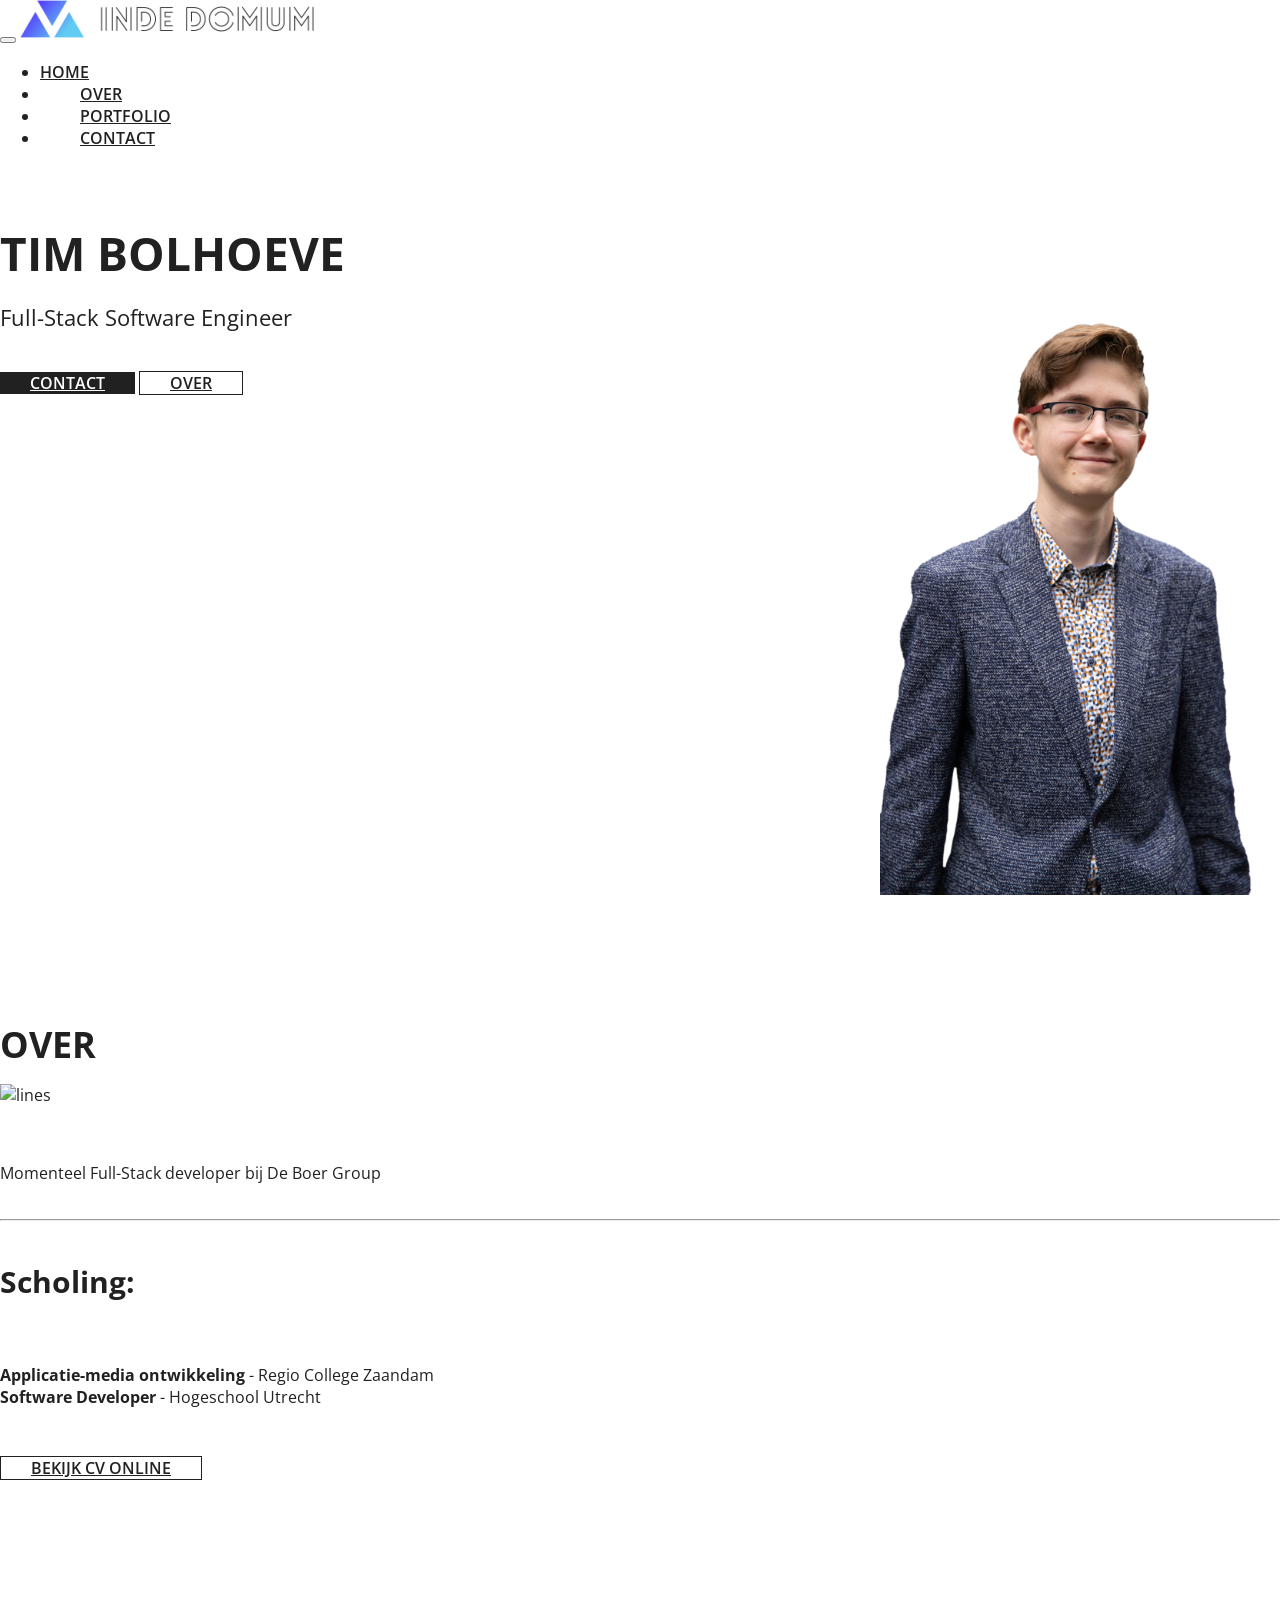
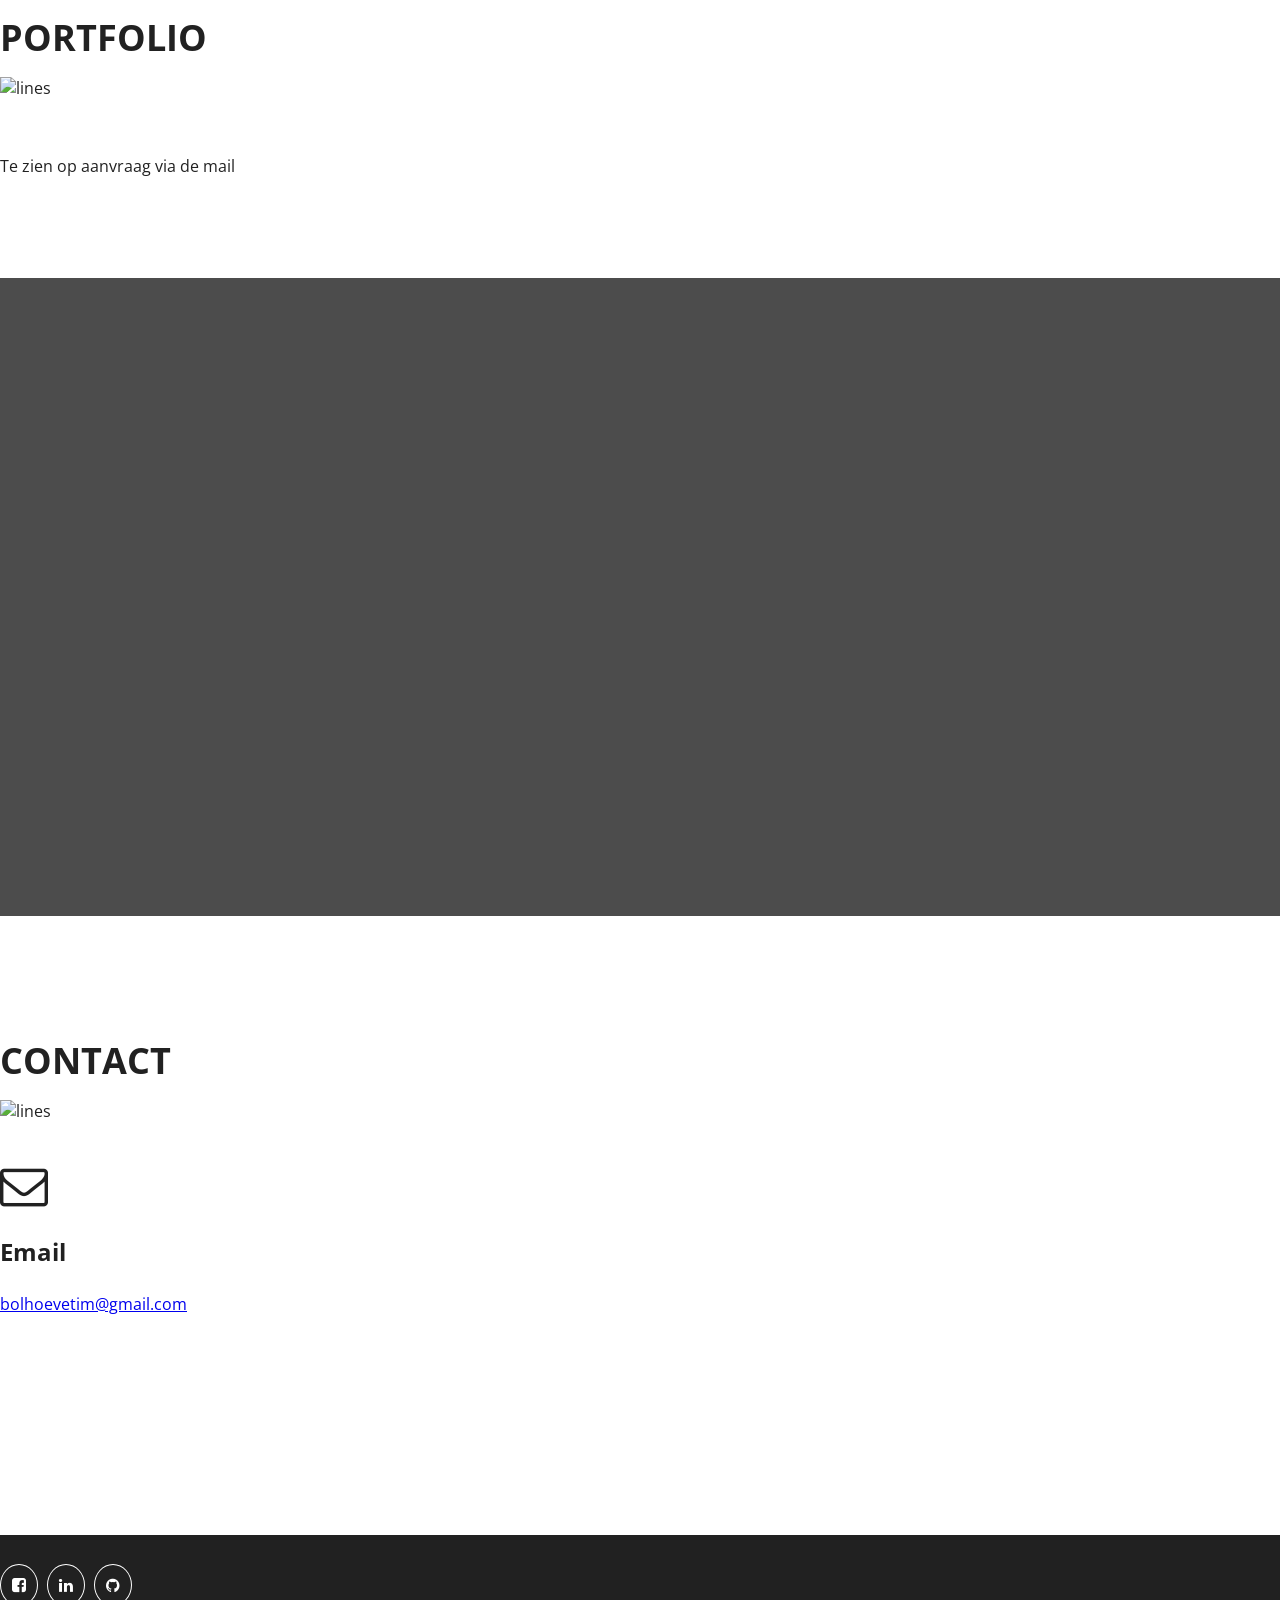
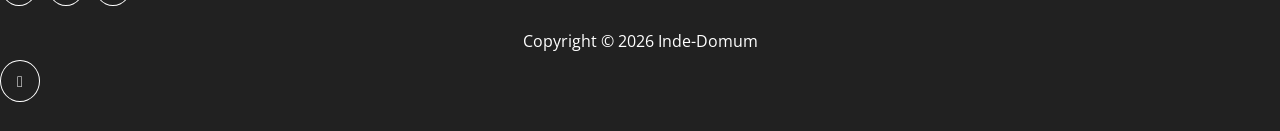
==== index.html @ c524f96c "Update index.html" ====
<!DOCTYPE html>
<html lang="en">
<head>

    <!-- Basic Page Needs
    ================================================== -->
    <meta http-equiv="Content-Type" content="text/html; charset=utf-8">
    <meta http-equiv="X-UA-Compatible" content="IE=edge">

    <title>Inde-Domum</title>

    <meta name="description" content="Tim Bolhoeve's persoonlijke pagina.">
    <meta name="author" content="Tim Bolhoeve">
    <meta name="keywords" content="IndeDomum, Inde Domum, Inde-Domum, Front-end developer, Full-Stack developer, Full-stack Software Engineer, Software Engineer, Django, De Boer Group, De Boer Transport, Tim Bolhoeve, TimBolhoeve, Bolhoeve">  

    <!-- Mobile Specific Metas
    ================================================== -->
    <meta name="viewport" content="width=device-width, minimum-scale=1.0, maximum-scale=1.0">
    <meta name="apple-mobile-web-app-capable" content="yes" />

    <!-- Fonts -->
    <link href="https://fonts.googleapis.com/css?family=Open+Sans:300,400,600,700" rel="stylesheet">

    <!-- Favicon
    ================================================== -->
    <link rel="apple-touch-icon" sizes="180x180" href="assets/img/apple-touch-icon.png">
    <link rel="icon" type="image/png" sizes="16x16" href="assets/img/favicon.png">

    <!-- Stylesheets
    ================================================== -->
    <!-- Bootstrap core CSS -->
    <link href="assets/css/bootstrap.min.css" rel="stylesheet">

    <!-- Custom styles for this template -->
    <link href="assets/css/style.css" rel="stylesheet">
    <link href="assets/css/responsive.css" rel="stylesheet">
    <link rel="stylesheet" href="https://cdnjs.cloudflare.com/ajax/libs/font-awesome/4.7.0/css/font-awesome.min.css">

    <!--[if lt IE 9]>
    <script src="https://oss.maxcdn.com/libs/html5shiv/3.7.0/html5shiv.js"></script>
    <script src="https://oss.maxcdn.com/libs/respond.js/1.4.2/respond.min.js"></script>
    <![endif]-->

</head>
<body>

    <header id="masthead" class="site-header" data-anchor-target=".hero" data-top="background: rgba(255,255,255,0); padding: 30px 0; box-shadow: 0px 0px 20px 6px rgba(0, 0, 0, 0);" data-top-bottom="background: rgba(255,255,255,1); padding: 10px 0; box-shadow: 0px 0px 20px 6px rgba(0, 0, 0, 0.2);">
        <nav id="primary-navigation" class="site-navigation">
            <div class="container">
                <div class="navbar-header page-scroll">

                    <button type="button" class="navbar-toggle collapsed" data-target="#portfolio-perfect-collapse" aria-expanded="false" >
                        <span class="icon-bar"></span>
                        <span class="icon-bar"></span>
                        <span class="icon-bar"></span>
                    </button>
                    
                    <a href="#hero" class="site-logo"><img src="assets/img/logo_tekst.png" alt="logo"></a>

                </div><!-- /.navbar-header -->

                <div class="main-menu" id="portfolio-perfect-collapse">

                    <ul class="nav navbar-nav navbar-right">

                        <li class="page-scroll"><a href="#hero">Home</a></li>
                        <li class="page-scroll"><a href="#about">Over</a></li>
                        <li class="page-scroll"><a href="#portfolio">Portfolio</a></li>
                        <li class="page-scroll"><a href="#contact">Contact</a></li>
                        
                    </ul><!-- /.navbar-nav -->

                </div><!-- /.navbar-collapse -->

            </div>
        </nav><!-- /.primary-navigation -->
    </header><!-- /#header -->

    <div id="hero" class="hero">
        <div class="container">
            <div class="row">

                <div class="col-md-6">
                    <h1>Tim Bolhoeve</h1>
                    <div class="page-scroll">
                        <p class="job-title">Full-Stack Software Engineer</p>
                        <a href="#contact" class="btn btn-fill ">Contact</a>
                        <div class="clearfix visible-xxs"></div>
                        <a href="#about" class="btn btn-border">Over</a>
                    </div>
                </div>
            
                <div class="col-md-6 text-right">
                    <img src="assets/img/persoon.png" alt="persoon">
                </div>

            </div>
        </div>
    </div><!-- /.hero -->

    <main id="main" class="site-main">

        <section id="about" class="site-section section-about text-center">
            <div class="container">
                <div class="row">
                    <div class="col-md-6 col-md-offset-3">
                        <h2>Over</h2>
                        <img src="assets/img/lines.svg" class="img-lines" alt="lines">
                        <p> Momenteel Full-Stack developer bij De Boer Group
                            <br><hr>
                            <h4>Scholing:</h4>
                            <br>
                            <b>Applicatie-media ontwikkeling</b> - Regio College Zaandam
                            <br>
                            <b>Software Developer</b> - Hogeschool Utrecht
                        </p>
                        <a href="https://resume.io/r/ek7a6h2Zw" class="btn btn-border" target="_blank">Bekijk cv online</a>
                    </div>
                </div>
            </div>
        </section><!-- /.secton-about -->

        <section id="portfolio" class="site-section section-about text-center">
            <div class="container">
                <div class="row">
                    <div class="col-md-6 col-md-offset-3">
                        <h2>Portfolio</h2>
                        <img src="assets/img/lines.svg" class="img-lines" alt="lines">
                        <p>Te zien op aanvraag via de mail</p>
                    </div>
                </div>
            </div>
        </section><!-- /.secton-portfolio -->

        <br><br><br>

        <section class="site-section section-counters text-center">
            <div class="container">
                <div class="row">
                    <div class="col-sm-4 col-xs-12">
                        <p class="counter start" data-to="4" data-speed="2000">0</p>
                        <h4>Jaar ervaring</h4>
                    </div>
                    <div class="col-sm-4 col-xs-12">
                        <p class="counter start" data-to="5" data-speed="2000">0</p>       
                        <h4>Websites online</h4>      
                    </div>
                    <div class="col-sm-4 col-xs-12">
                        <p class="counter start" data-to="2" data-speed="1000">0</p>
                        <h4>Projecten</h4>
                    </div>
                </div>
            </div>
        </section><!-- /.section-counters -->
        <section id="contact" class="site-section section-form text-center">
            <div class="container">
                <div class="row">
                    <div class="col-md-12">
                        <h3>Contact</h3>
                        <img src="assets/img/lines.svg" class="img-lines" alt="lines">
                    </div>
                    <div class="col-sm-12">
                        <div class="service">
                            <i class="fa fa-envelope-o" style="font-size:48px;"></i>
                            <h4>Email</h4>
                            <p><a href="mailto:bolhoevetim@gmail.com">bolhoevetim@gmail.com</a></p>
                        </div><!-- /.service -->
                    </div>
                </div>
            </div>
        </section><!-- /.section-form -->

    </main><!-- /#main -->

    <footer id="colophon" class="site-footer">
        <div class="container">
            <div class="row">
                <div class="col-sm-4 col-xs-12">
                    <a class="icon facebook-bg" href="https://www.facebook.com/tim.bolhoeve/" target="_blank"><i class="fa fa-facebook-square" aria-hidden="true"></i></a>
                    <a class="icon linkedin-bg" href="https://www.linkedin.com/in/tim-bolhoeve-478423199/" target="_blank"><i class="fa fa-linkedin" aria-hidden="true"></i></a>
                    <a class="icon github-bg" href="https://github.com/Tim-Bolhoeve" target="_blank"><i class="fa fa-github" aria-hidden="true"></i></a>
                </div>
                <div class="col-sm-4 col-sm-offset-0 col-xs-6 col-xs-offset-3"><p class="copyright">Copyright &copy; <span id="jaar">jaar</span> Inde-Domum</p></div>
                <div class="col-sm-4 col-xs-3">
                    <div class="text-right page-scroll">
                        <a class="icon icon-up-bg" href="#hero"><i class="icon-up"></i></a>
                    </div>
                </div>
            </div>
        </div>
    </footer><!-- /#footer -->

    <script>
        document.getElementById("jaar").innerHTML = new Date().getFullYear();
    </script>
    <!-- Bootstrap core JavaScript
    ================================================== -->
    <!-- Placed at the end of the document so the pages load faster -->
    <script src="https://ajax.googleapis.com/ajax/libs/jquery/3.1.1/jquery.min.js"></script>
    <script src="assets/js/bootstrap.min.js"></script>
    <script src="https://cdnjs.cloudflare.com/ajax/libs/jquery-easing/1.4.1/jquery.easing.min.js"></script>
    <script src="assets/js/skrollr.min.js"></script>
    <script src="https://cdnjs.cloudflare.com/ajax/libs/bootstrap-progressbar/0.9.0/bootstrap-progressbar.min.js"></script>
    <script src="assets/js/jquery.countTo.min.js"></script>
    <script src="assets/js/script.js"></script>
  
</body>
</html>
---- assets/css/style.css ----
/*
 * Theme Name: 
 * Theme URI: 
 * Author: Milan Savov
 * Author URI/Mail: milan.savov@gmail.com
 * Version: 1.0
 * */

/* FONT
================================================== */
@font-face {
  font-family: 'fontello';
  src: url('../fonts/fontello.eot?37927580');
  src: url('../fonts/fontello.eot?37927580#iefix') format('embedded-opentype'),
       url('../fonts/fontello.woff2?37927580') format('woff2'),
       url('../fonts/fontello.woff?37927580') format('woff'),
       url('../fonts/fontello.ttf?37927580') format('truetype'),
       url('../fonts/fontello.svg?37927580#fontello') format('svg');
  font-weight: normal;
  font-style: normal;
}
 
 [class^="icon-"]:before, [class*=" icon-"]:before {
  font-family: "fontello";
  font-style: normal;
  font-weight: normal;
  speak: none;
  display: inline-block;
  text-decoration: inherit;
  width: 1em;
  margin-right: .2em;
  text-align: center;
  font-variant: normal;
  text-transform: none;
  line-height: 1em;
  margin-left: .2em;
  -webkit-font-smoothing: antialiased;
  -moz-osx-font-smoothing: grayscale;
}
 
.icon-twitter:before { content: '\f099'; } /* '' */
.icon-facebook:before { content: '\f09a'; } /* '' */
.icon-gplus:before { content: '\f0d5'; } /* '' */
.icon-linkedin:before { content: '\f0e1'; } /* '' */
.icon-linkedin:before { content: '\f0e1'; } /* '' */
.icon-up:before { content: '\f176'; } /* '' */

/* CUSTOM RESETS
================================================== */
a {
    transition: color 0.25s ease-in-out;
    -moz-transition: color 0.25s ease-in-out;
    -webkit-transition: color 0.25s ease-in-out;
    -o-transition: color 0.25s ease-in-out;
    -ms-transition: color 0.25s ease-in-out;
}

a:focus,
a:hover {
    outline: 0 none;
    text-decoration: none;
}

h4 {
    font-size: 30px;
}

/* Buttons */ 
.btn {
    min-width: 145px;
    line-height: 50px;
    padding: 0 30px;
    font-size: 16px;
    font-weight: 600;
    text-transform: uppercase;
    border-radius: 0;
    transition: box-shadow 0.25s ease-in-out;
    -moz-transition: box-shadow 0.25s ease-in-out;
    -webkit-transition: box-shadow 0.25s ease-in-out;
    -o-transition: box-shadow 0.25s ease-in-out;
    -ms-transition: box-shadow 0.25s ease-in-out;
}

.btn-fill {
    color: #fff;
    background-color: #212121;
}

.btn-border {
    background-color: transparent;
    color: #212121;
    border: 1px solid #212121; 
}

.btn-fill:hover,
.btn-fill:focus {
    color: #fff;
}

.btn:hover,
.btn:focus {
    box-shadow: 0px 10px 18px 0px rgba(0, 0, 0, 0.15);
}

/* Input fields */
.form-control {
    padding-left: 10px;
    border: 0;
    border-bottom: 1px solid #212121;
    border-radius: 0;
    background-color: transparent; 
    box-shadow: none;
    outline: 0 none transparent;
    -webkit-appearance:none;
 }

textarea {
    margin-top: 40px;
    min-height: 200px;
    resize: none;
}

.form-control:focus {
    box-shadow: none;
    border-bottom-color: #e1e1e1;
}

::-moz-placeholder,
::-webkit-input-placeholder {
    font-size: 16px;
}

/* LAYOUT
================================================== */
html, body {
    width: 100%;
    height: 100%;
    margin: 0;
    padding: 0;
    font-family: 'Open Sans', sans-serif;
    font-size: 16px;
    color: #212121;
}

.img-res {
    display: block;
    width: 100vw;
    height: 100vh;
    max-width: 100%;
    max-height: 100%;
    object-fit: cover;
}

.visible-xxs {
    display: none;
}

/* Background-color */
.gray-bg {
    background-color: #e1e1e1;
}

/* HEADER
================================================== */
.site-header {
    position: fixed;
    top: 0;
    width: 100%;
    background-color: transparent;
    z-index: 5;
}

.site-logo img {
    padding-bottom: 2px;
}

/* Navigation */
.navbar-nav > li > a {
    padding: 5px 0;
    font-weight: 600;
    color: #212121;
    text-transform: uppercase;
    border-bottom: 2px solid transparent;
    transition: border-color 0.25s ease-in-out;
    -moz-transition: border-color 0.25s ease-in-out;
    -webkit-transition: border-color 0.25s ease-in-out;
    -o-transition: border-color 0.25s ease-in-out;
    -ms-transition: border-color 0.25s ease-in-out;
}

.navbar-nav.navbar-right {
    margin-right: 0;
}

.navbar-nav > li + li > a {
    margin-left: 40px;
}

.navbar-nav > li > a:hover,
.navbar-nav > li.active > a,
.nav > li > a:hover,
.nav > li.active > a {
    background-color: transparent;
    border-bottom: 2px solid #212121;
}

.nav > li > a:focus {
    background-color: transparent;
}

/* HERO
================================================== */
.hero { 
    background: url(../img/hero.jpg) no-repeat center / cover; 
    height: 100%;
    width: 100%;
    min-height: 700px;
}

.hero .container {
    position: relative;
    height: 100%;
}

.hero .col-md-6:first-child {
    position: absolute;
    top: 35%;
    left: 0;
    transform: translateY(-50%);
    -webkit-transform: translateY(-50%);
    -ms-transform: translateY(-50%);
    -moz-transform: translateY(-50%);
    -o-transform: translateY(-50%);
    z-index: 2;
}

.hero .col-md-6:last-child {
    position: absolute;
    right: 0;
    bottom: 0;
}

.hero h1 {
    font-size: 46px;
    font-weight: 700;
    margin: 0 0 15px;
    text-transform: uppercase;
}

.job-title {
    font-size: 22px;
    margin-bottom: 30px;
    line-height: 1;
} 

.hero img {
    height: 600px;
}

/* SITEMAIN
================================================== */
.site-main {
    position: relative;
    margin-bottom: 100px;
    background-color: #fff;
    z-index: 1;
}
/* site-section */
.site-section {
   padding-top: 120px;
}

.site-section h2,
.site-section h3 {
    font-size: 36px;
    margin: 0;
    text-transform: uppercase;
}

.img-lines {
    margin: 15px 0 40px;
}

.site-section p {
    margin-bottom: 35px;
}

/* Section: Skills */
.section-skills {
    padding-bottom: 120px;
}

.skill + .skill {
    margin-top: 50px;
}

.skill h4 {
    font-size: 24px;
    text-transform: uppercase;
    margin: 0 0 15px;
}

.progress {
    height: 15px;
    margin-bottom: 0;
    border-radius: 0;
    background-color: #dfdfdf;
    box-shadow: none;
}

.progress-bar {
    background-color: #212121;  
}

/* Section: Services */
.section-services {
    position: relative;
    padding-top: 220px;
}

.section-services:before {
    content: '';
    background: url(../img/services-bg.jpg) no-repeat fixed center / cover;
    width: 100%;
    height: 400px; 
    position: absolute;
    left: 0;
    top: 0;
}

.overlay:after {
    content: '';
    width: 100%;
    height: 400px; 
    position: absolute;
    background-color: rgba(255,255,255,0.5);
    top: 0;
    left: 0;
    z-index: 0;
}

.section-services .container {
    padding: 120px 100px;
    position: relative;
    background-color: #fff;
    box-shadow: 0px 0px 40px 8px rgba(0, 0, 0, 0.2);
    z-index: 1;
}

.service h4 {
    margin: 25px 0;
    font-size: 24px;
    font-weight: 700;
}

.service p {
    color: #000;
    margin-bottom: 0;
}

/* Section: Portfolio */
.section-portfolio {
    padding-bottom: 120px;
}

.portfolio-item {
    height: 280px;
    margin-bottom: 30px;
    position: relative;
}

.section-portfolio .col-md-4:nth-last-child(-n+3) .portfolio-item {
    margin-bottom: 0;
}

.portfolio-item:before {
    content: '';
    height: 100%;
    width: 100%;
    position: absolute;
    top: 0;
    left: 0;
    z-index: 1;
    transition: background-color 0.25s ease-in-out;
    -moz-transition: background-color 0.25s ease-in-out;
    -webkit-transition: background-color 0.25s ease-in-out;
    -o-transition: background-color 0.25s ease-in-out;
    -ms-transition: background-color 0.25s ease-in-out;
}

.portfolio-item:hover:before{
    background-color: rgba(33,33,33,0.6);
}

.portfolio-item-info {
    position: absolute;
    top: 150px;
    left: 0px;
    z-index: 999;
    opacity: 0;
    transition: opacity 0.25s ease-in-out, left 0.25s ease-in-out;
    -moz-transition: opacity 0.25s ease-in-out, left 0.25s ease-in-out;
    -webkit-transition: opacity 0.25s ease-in-out, left 0.25s ease-in-out;
    -o-transition: opacity 0.25s ease-in-out, left 0.25s ease-in-out;
    -ms-transition: opacity 0.25s ease-in-out, left 0.25s ease-in-out;
}

.portfolio-item:hover .portfolio-item-info {
    left: 50px;
    opacity: 1;
}

.portfolio-item-info h4 {
    margin: 0 0 20px;
    font-weight: 700;
    color: #fff;
}

.portfolio-item-info a {
    padding: 6px 7px 4px;
    font-size: 12px;
    border: 1px solid #fff;
    border-radius: 50px;
    color: #fff;
    transition: color 0.25s ease-in-out, background-color 0.25s ease-in-out;
    -moz-transition: color 0.25s ease-in-out, background-color 0.25s ease-in-out;
    -webkit-transition: color 0.25s ease-in-out, background-color 0.25s ease-in-out;
    -o-transition: color 0.25s ease-in-out, background-color 0.25s ease-in-out;
    -ms-transition: color 0.25s ease-in-out, background-color 0.25s ease-in-out;
}

.portfolio-item-info a:hover {
    color: #212121;
    background-color: #fff;
}

.section-portfolio .btn {
    margin-top: 10px;
}

/* Modal */
.modal {
    z-index: 9999;
}

.modal-content {
    border-radius: 0;
    box-shadow: 0px 0px 40px 8px rgba(0, 0, 0, 0.2);
}

.modal-header {
    position: relative;
    padding: 0;
    height: 500px;
}

.modal-header .close {
    position: absolute;
    right: 0;
    padding: 10px 11px;
    margin-top: 0;
    background-color: #fff;
    font-size: 16px;
    color: #212121;
    border-left: 1px solid #212121;
    border-bottom: 1px solid #212121;
    opacity: 1;
    transition: box-shadow 0.25s ease-in-out;
    -moz-transition: box-shadow 0.25s ease-in-out;
    -webkit-transition: box-shadow 0.25s ease-in-out;
    -o-transition: box-shadow 0.25s ease-in-out;
    -ms-transition: box-shadow 0.25s ease-in-out;
}

.modal-header .close:hover {
    box-shadow: 0px 10px 18px 0px rgba(0, 0, 0, 0.2);
}

.modal-body h4 {
    font-weight: 700;
}

.modal-footer {
    text-align: center;
}

/* Section: Counters */
.section-counters {
    background: url(../img/counters-bg.jpg) no-repeat fixed center / cover;
    width: 100%;
    padding: 100px 0;
    position: relative;
}

.section-counters:before {
    content: '';
    position: absolute;
    top: 0;
    left: 0;
    width: 100%;
    height: 100%;
    background-color: rgba(0,0,0,0.7);
}

.section-counters h4 {
    color: #fff;
    margin: 25px 0 0;
}

.site-section p.counter {
    font-size: 100px;
    font-weight: 300;
    color: #fff;
    margin: 0;
    line-height: 0.8;
}

/* Section: Form*/
.section-form {
    padding-bottom: 120px;
}

.section-form .btn {
    margin-top: 40px;
}

/* FOOTER
================================================== */
.site-footer {
    position: relative;
    bottom: 0;
    padding: 30px 0;
    width: 100%;
    background-color: #212121;
    z-index: -1;
}

.icon {
    line-height: 40px;
    padding: 9px 11px;
    color: #fff;
    border: 1px solid #fff;
    border-radius: 50%;
}

.icon + .icon {
    margin-left: 5px;
}

.icon i:before {
    margin:0;
}

.icon:hover {
    background-color: #fff;
}

.site-footer a {
    transition: color 0.25s ease-in-out, background-color 0.25s ease-in-out;
    -moz-transition: color 0.25s ease-in-out, background-color 0.25s ease-in-out;
    -webkit-transition: color 0.25s ease-in-out, background-color 0.25s ease-in-out;
    -o-transition: color 0.25s ease-in-out, background-color 0.25s ease-in-out;
    -ms-transition: color 0.25s ease-in-out, background-color 0.25s ease-in-out;
}

a.twitter-bg:hover {color: #55acee;}
a.facebook-bg:hover{color: #3b5998;}
a.gplus-bg:hover{color: #007bb5;} 
a.linkedin-bg:hover {color: #dd4b39;}
a.icon-up-bg:hover {color: #212121;}

.copyright {
    margin-bottom: 0;
    line-height: 40px;
    color: #fff;
    text-align: center;
}
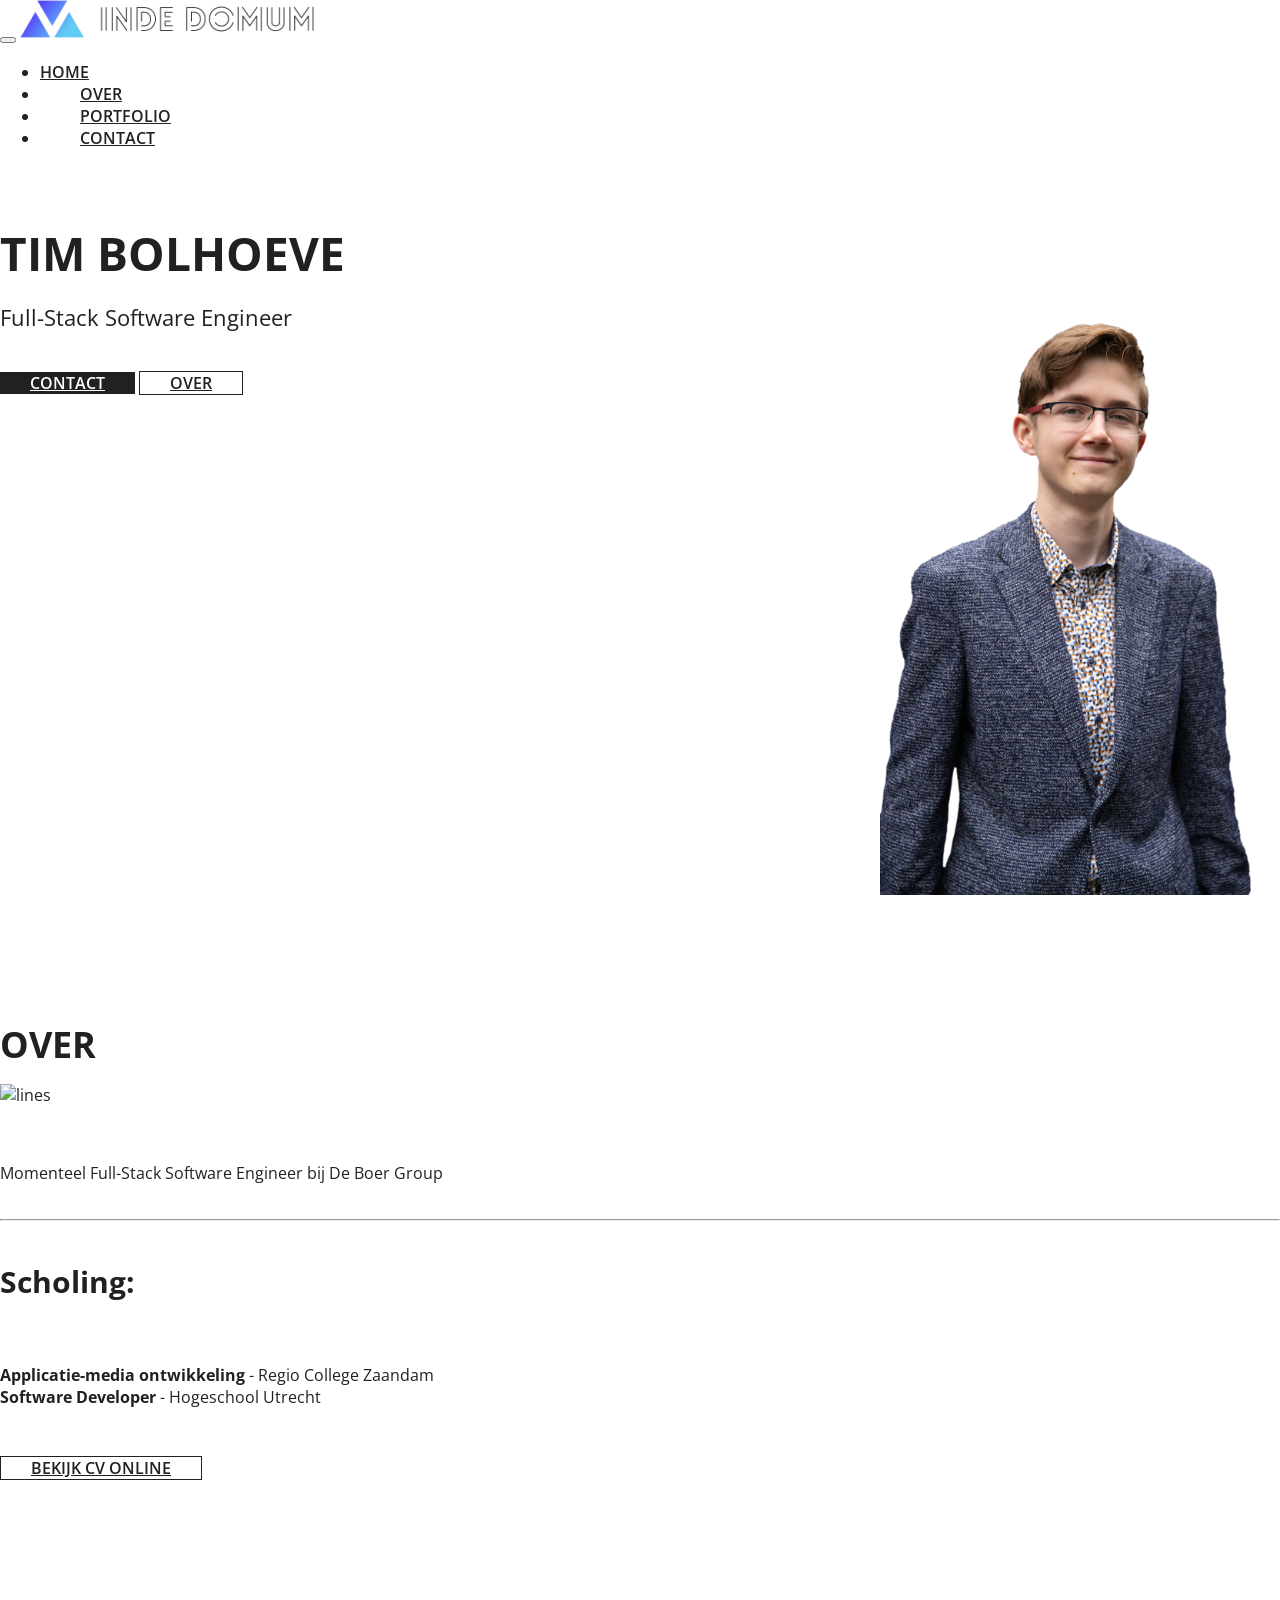
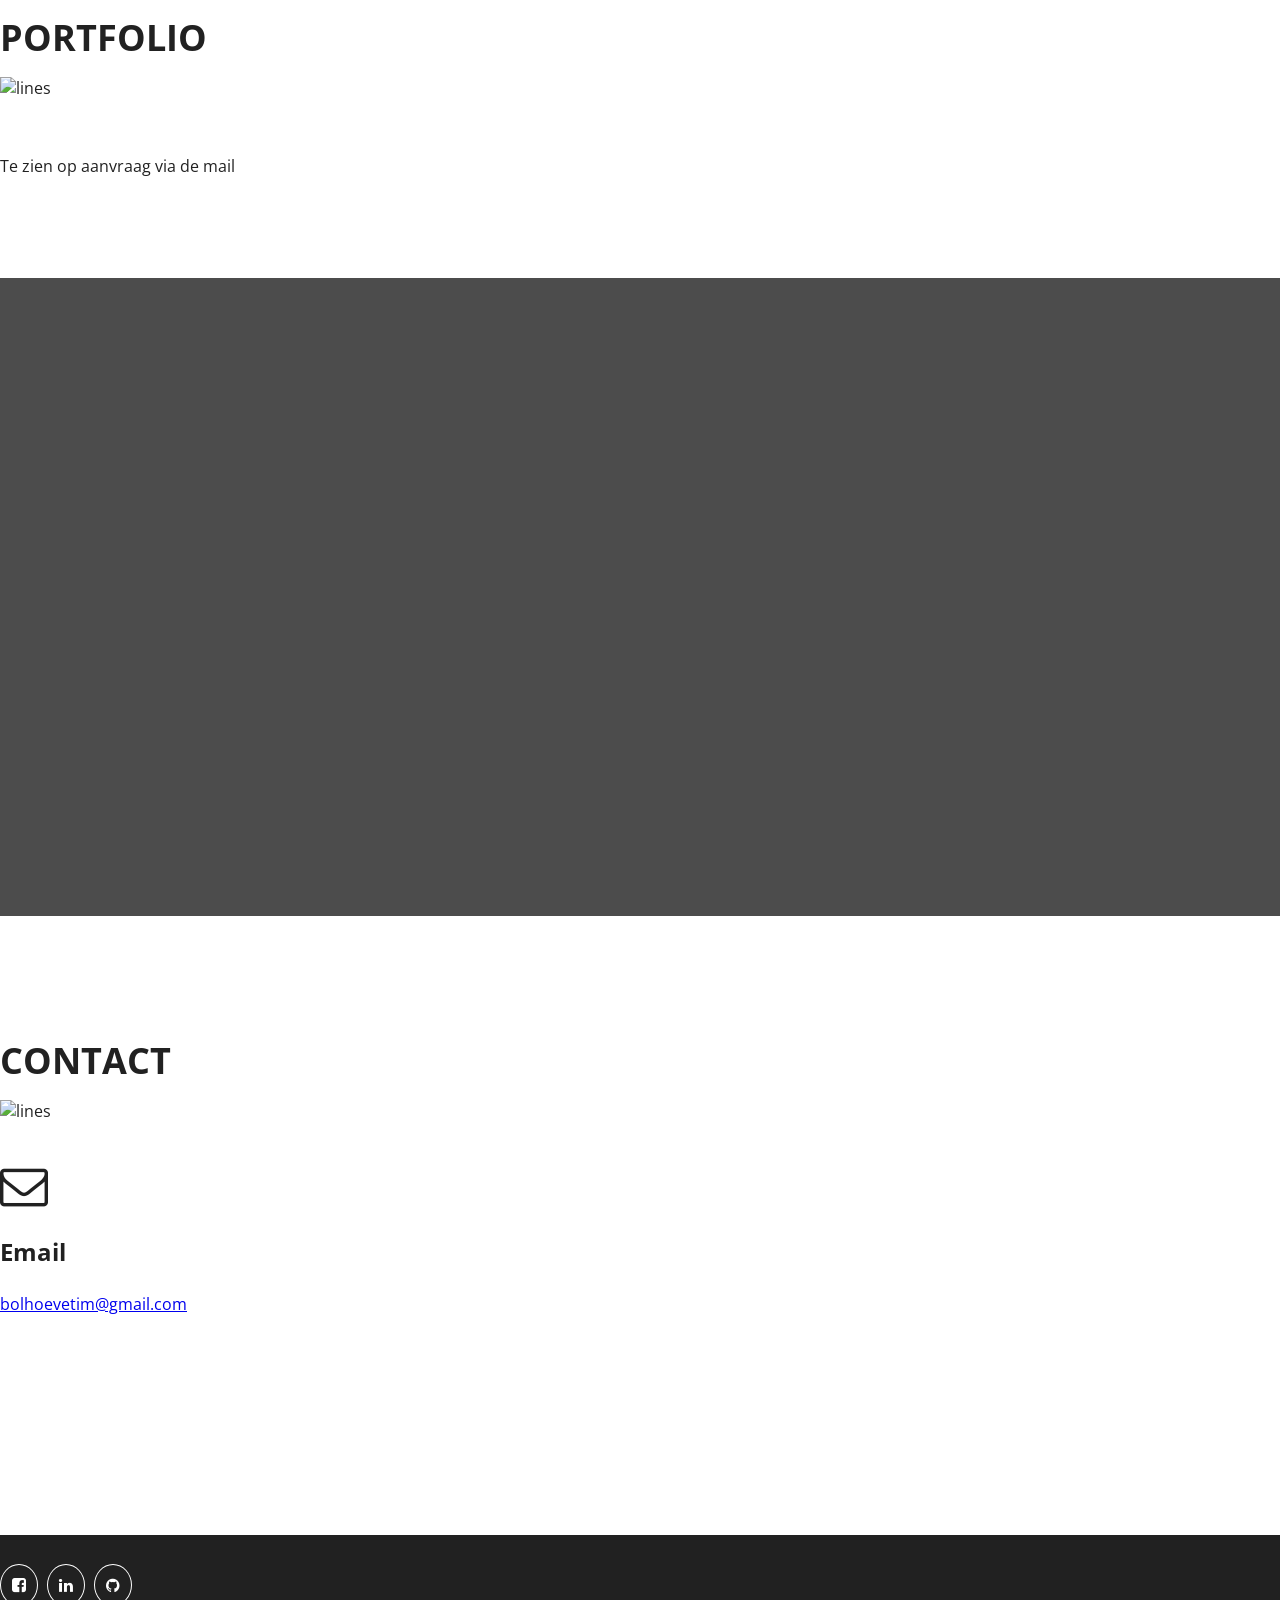
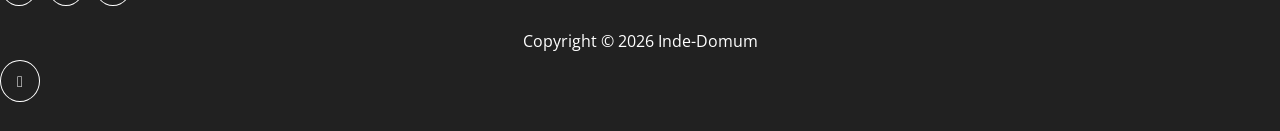
==== commit 75e85ced: "Update index.html" ====
--- a/index.html
+++ b/index.html
@@ -11,7 +11,7 @@
 
     <meta name="description" content="Tim Bolhoeve's persoonlijke pagina.">
     <meta name="author" content="Tim Bolhoeve">
-    <meta name="keywords" content="IndeDomum, Inde Domum, Inde-Domum, Front-end developer, Full-Stack developer, Full-stack Software Engineer, Software Engineer, Django, De Boer Group, De Boer Transport, Tim Bolhoeve, TimBolhoeve, Bolhoeve">  
+    <meta name="keywords" content="IndeDomum, Inde Domum, Inde-Domum, Front-end developer, Full-Stack-developer, Full-Stack software developer, Full-Stack Software Engineer, Software Engineer, Django, De Boer Group, De Boer Transport, Tim Bolhoeve, TimBolhoeve, Bolhoeve">  
 
     <!-- Mobile Specific Metas
     ================================================== -->
@@ -106,7 +106,7 @@
                     <div class="col-md-6 col-md-offset-3">
                         <h2>Over</h2>
                         <img src="assets/img/lines.svg" class="img-lines" alt="lines">
-                        <p> Momenteel Full-Stack developer bij De Boer Group
+                        <p> Momenteel Full-Stack Software Engineer bij De Boer Group
                             <br><hr>
                             <h4>Scholing:</h4>
                             <br>
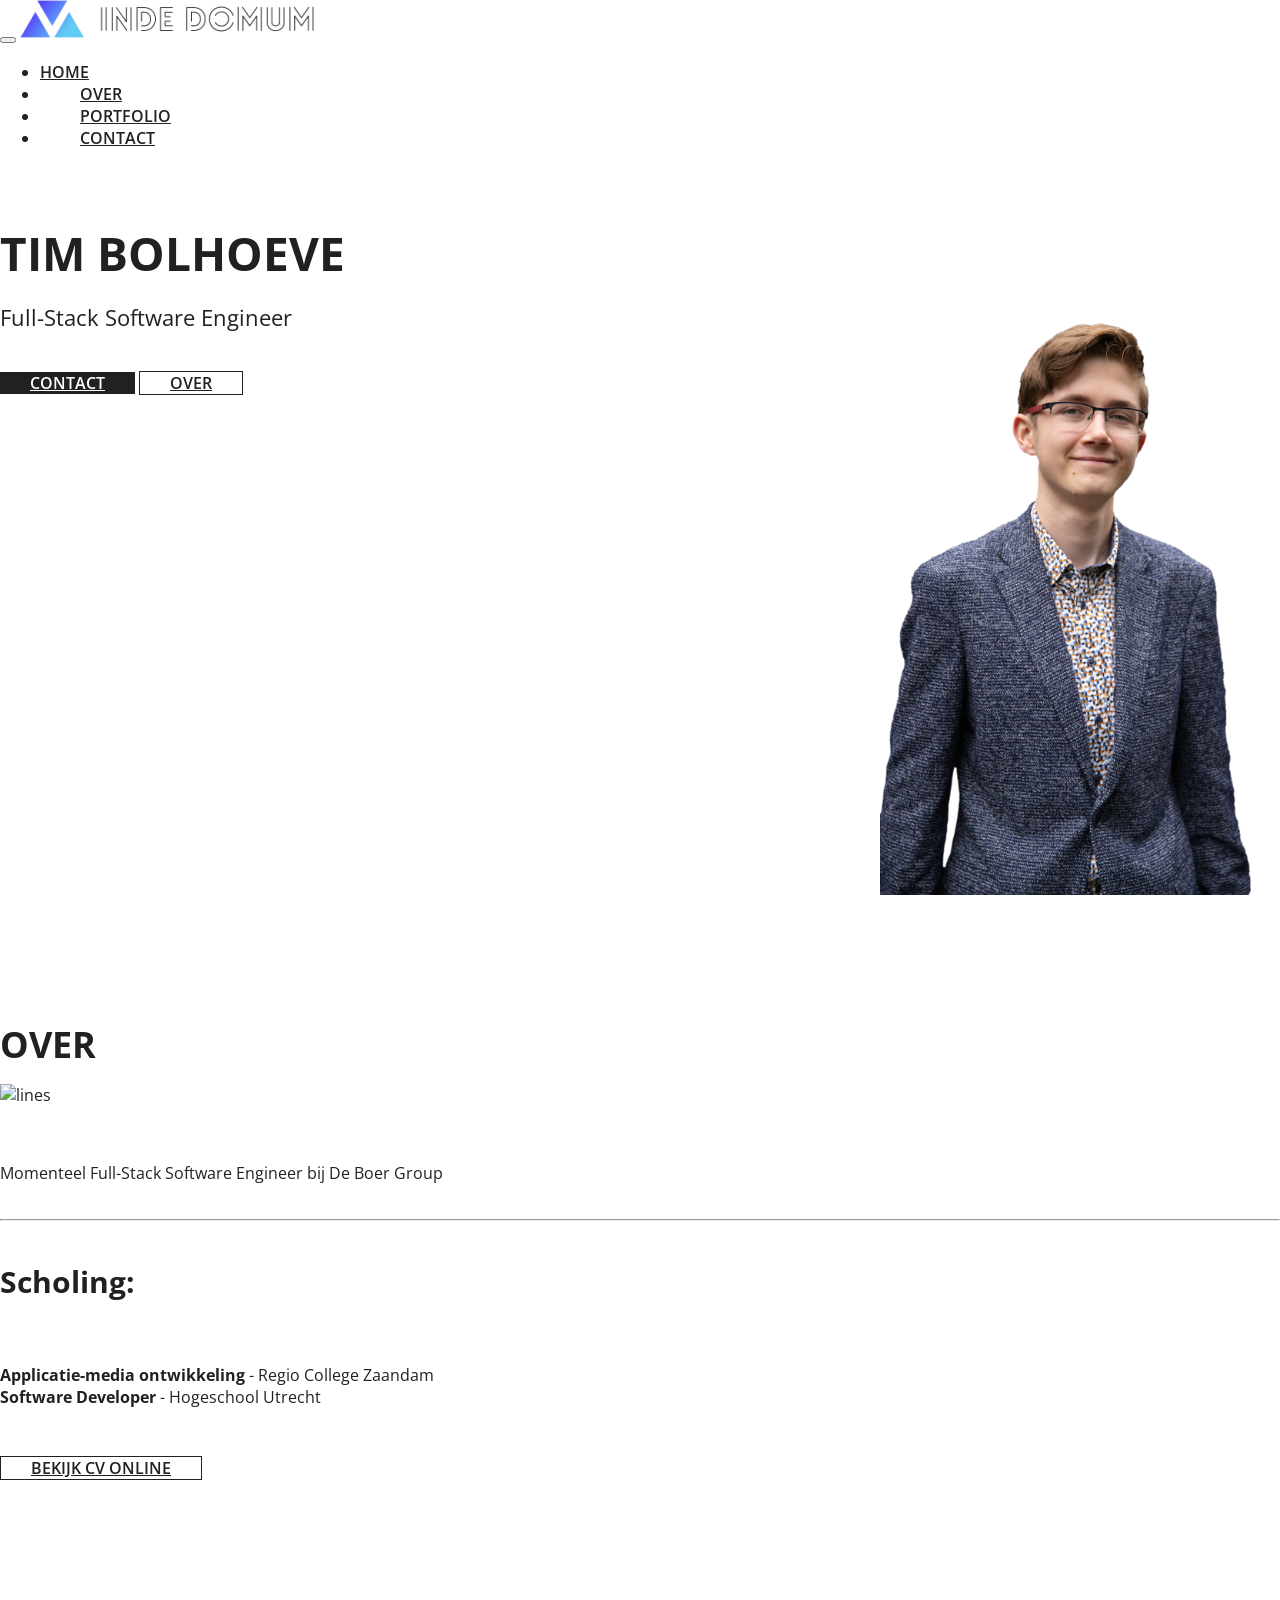
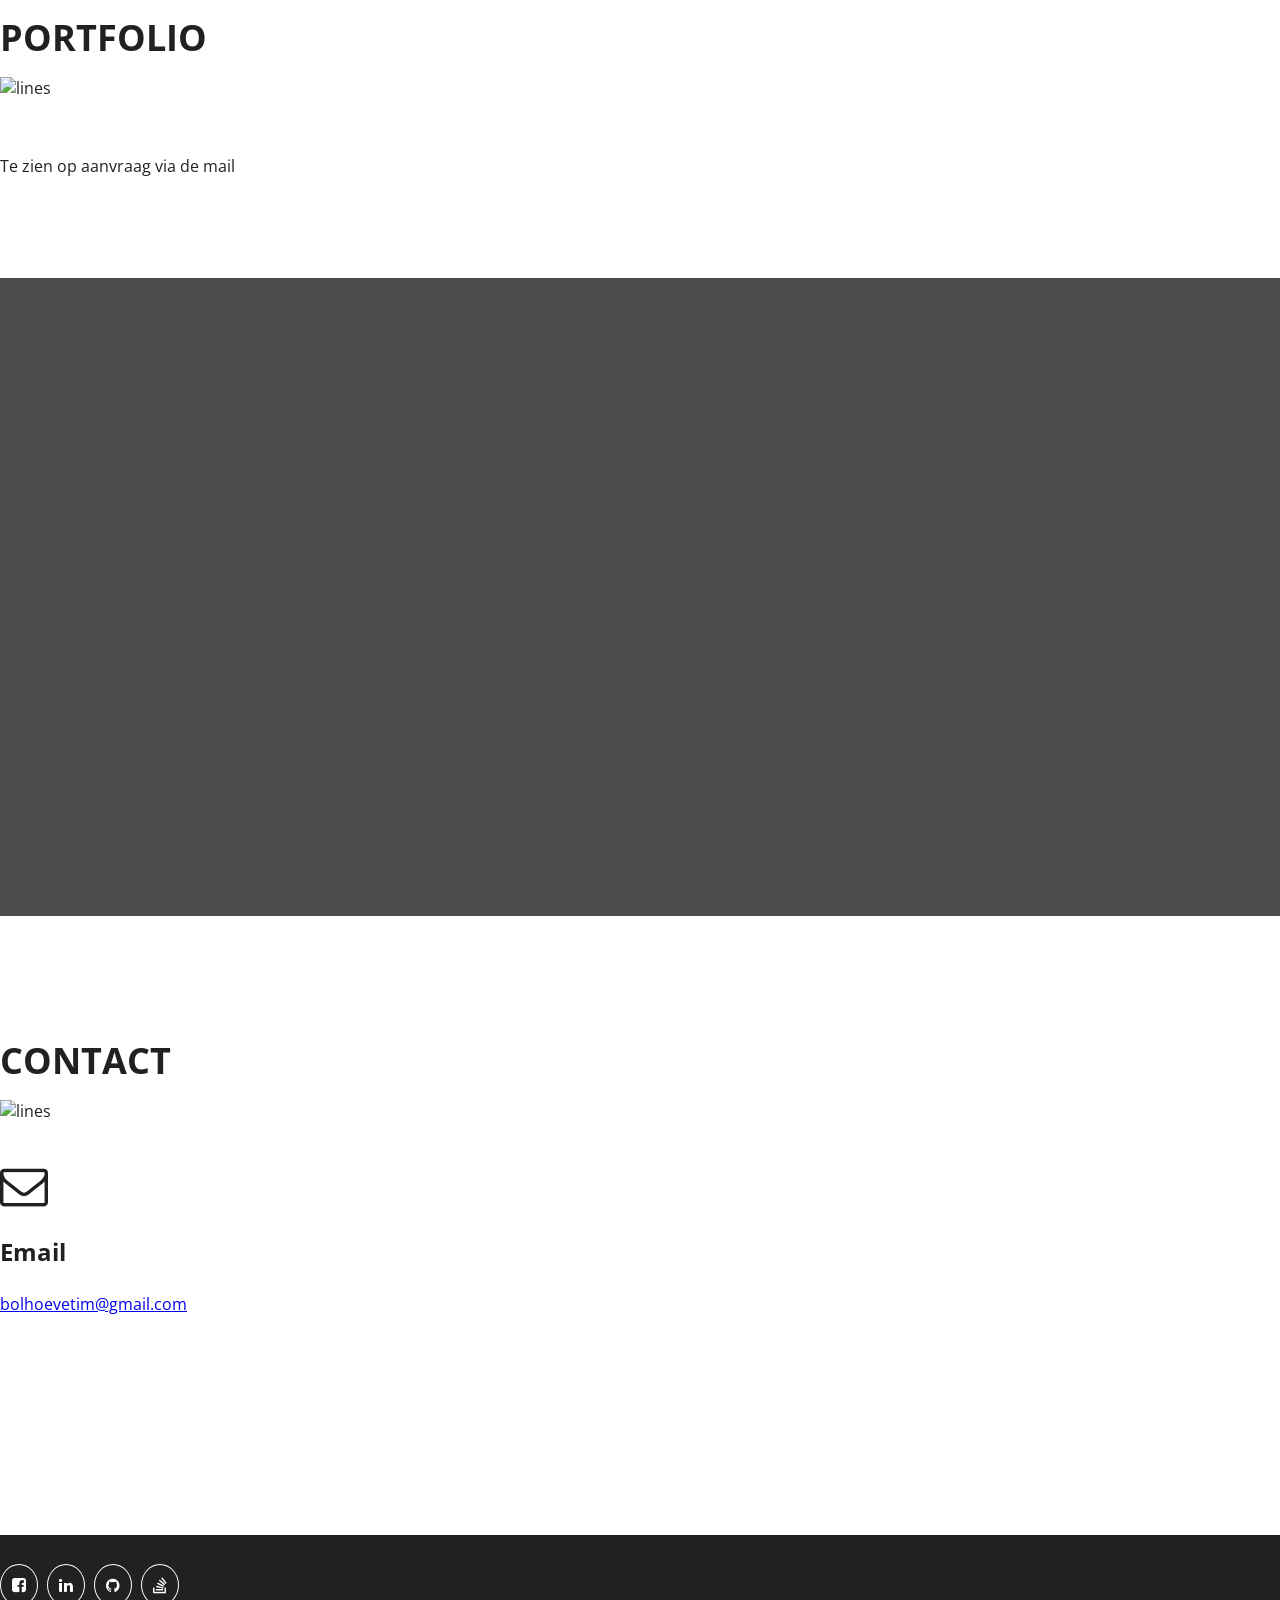
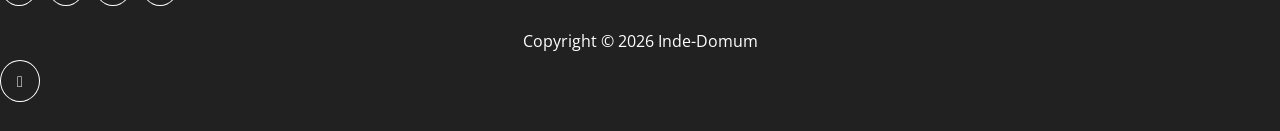
==== commit faebf879: "Update index.html" ====
--- a/index.html
+++ b/index.html
@@ -179,6 +179,7 @@
                     <a class="icon facebook-bg" href="https://www.facebook.com/tim.bolhoeve/" target="_blank"><i class="fa fa-facebook-square" aria-hidden="true"></i></a>
                     <a class="icon linkedin-bg" href="https://www.linkedin.com/in/tim-bolhoeve-478423199/" target="_blank"><i class="fa fa-linkedin" aria-hidden="true"></i></a>
                     <a class="icon github-bg" href="https://github.com/Tim-Bolhoeve" target="_blank"><i class="fa fa-github" aria-hidden="true"></i></a>
+                    <a class="icon stack-overflow-bg" href="https://stackoverflow.com/users/19868773/tim-bolhoeve" target="_blank"><i class="fa fa-stack-overflow" aria-hidden="true"></i></a>
                 </div>
                 <div class="col-sm-4 col-sm-offset-0 col-xs-6 col-xs-offset-3"><p class="copyright">Copyright &copy; <span id="jaar">jaar</span> Inde-Domum</p></div>
                 <div class="col-sm-4 col-xs-3">
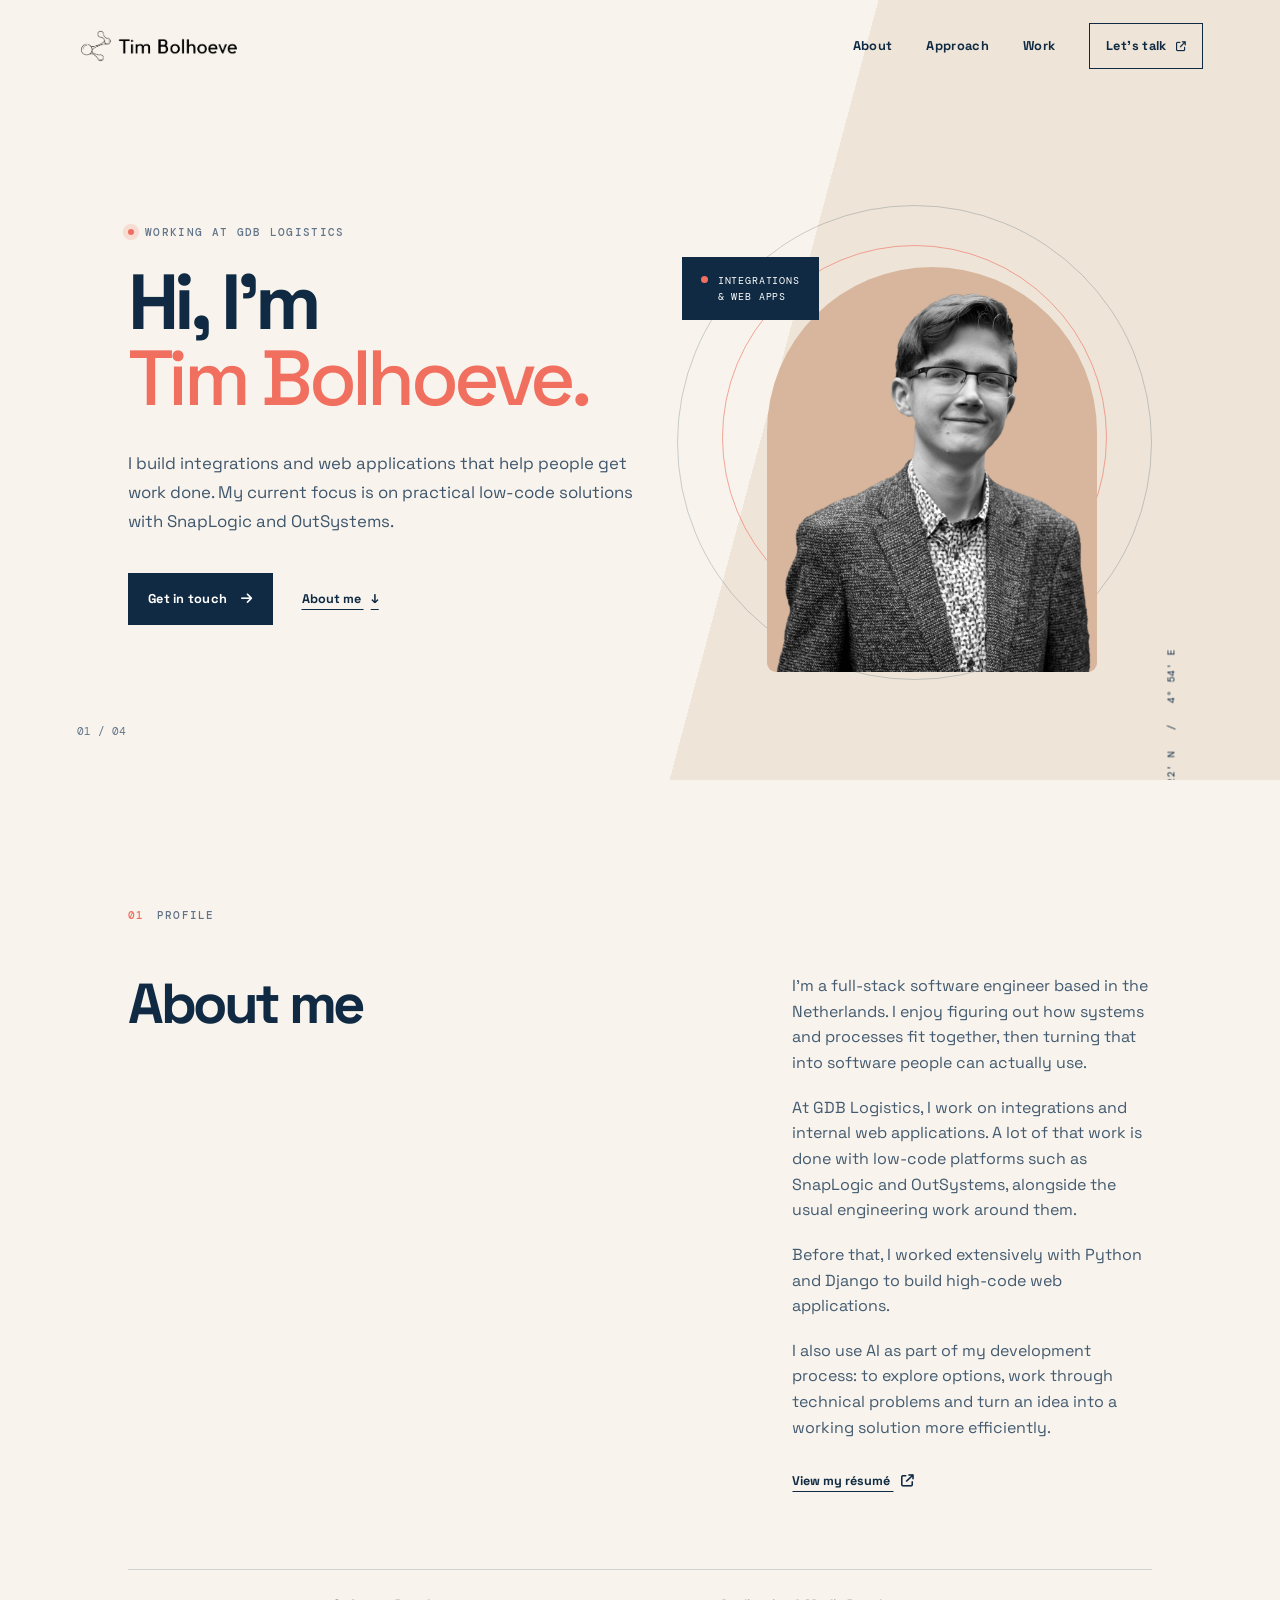
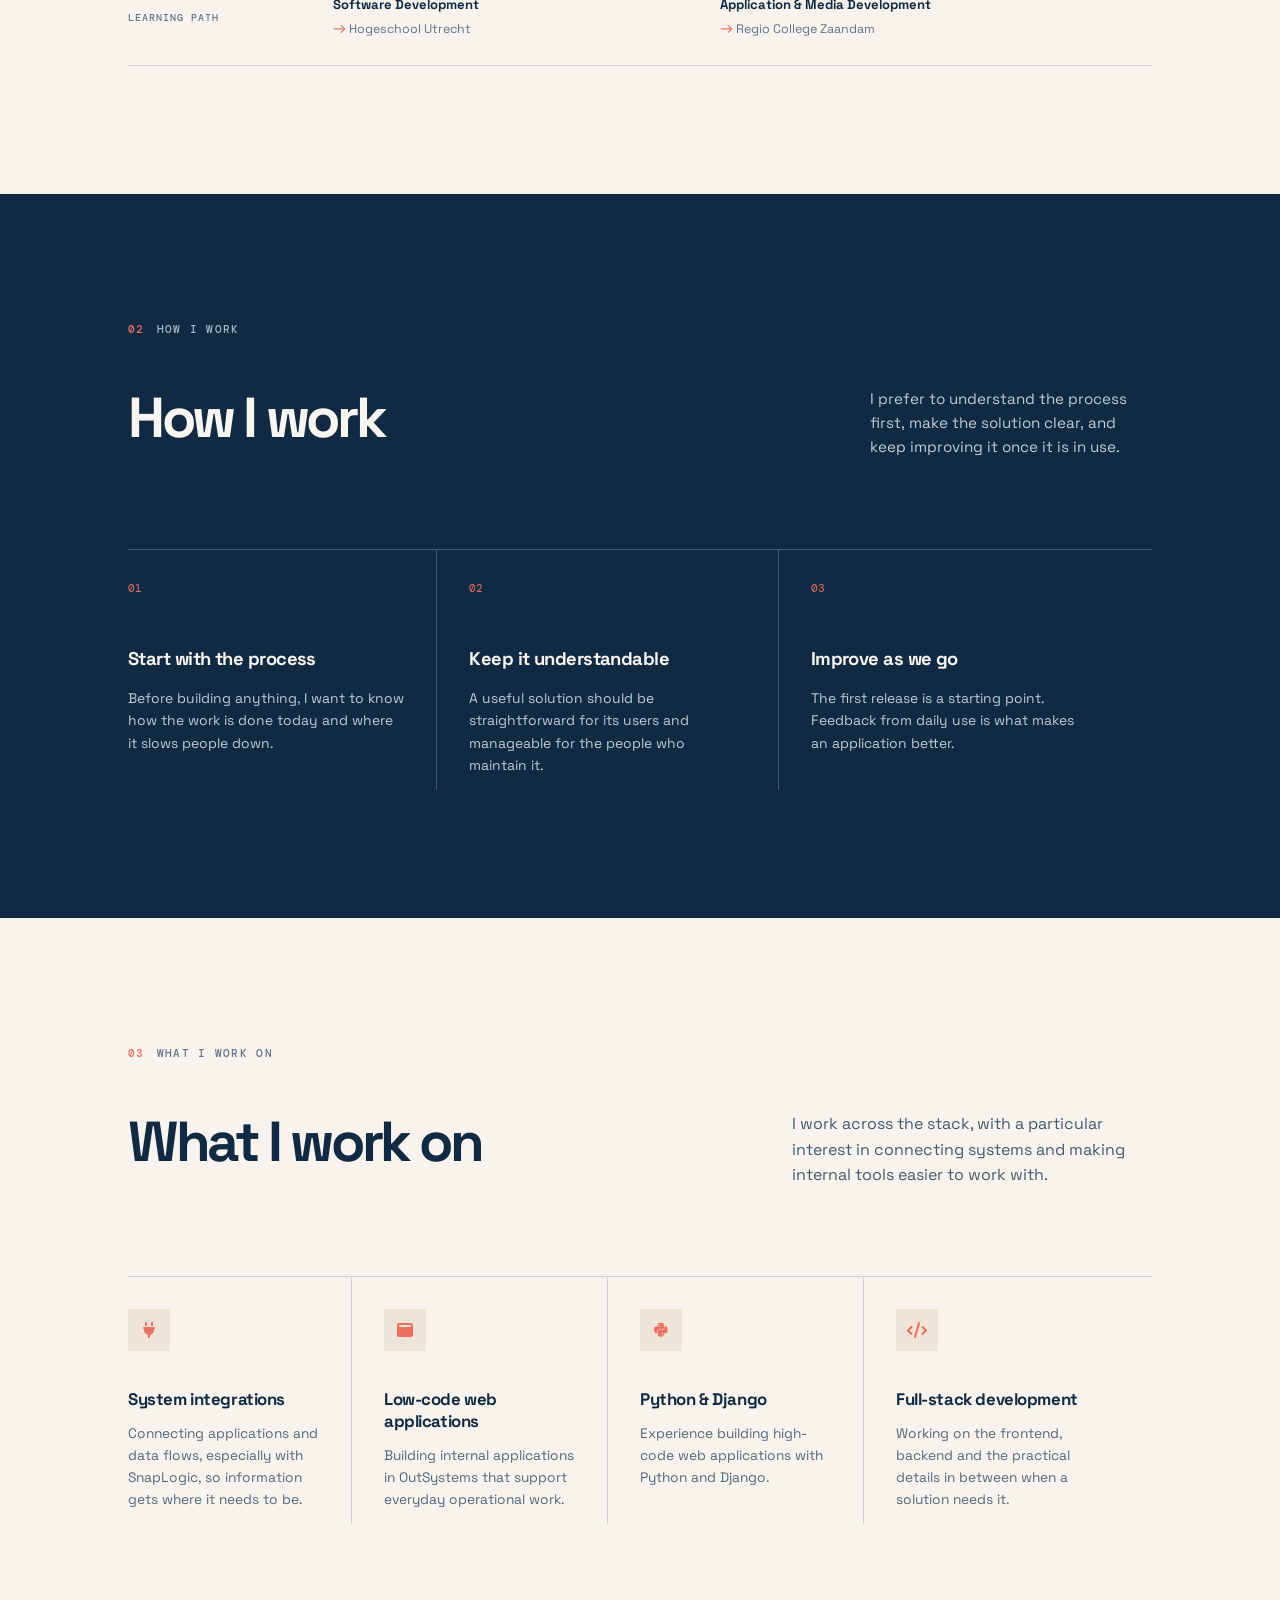
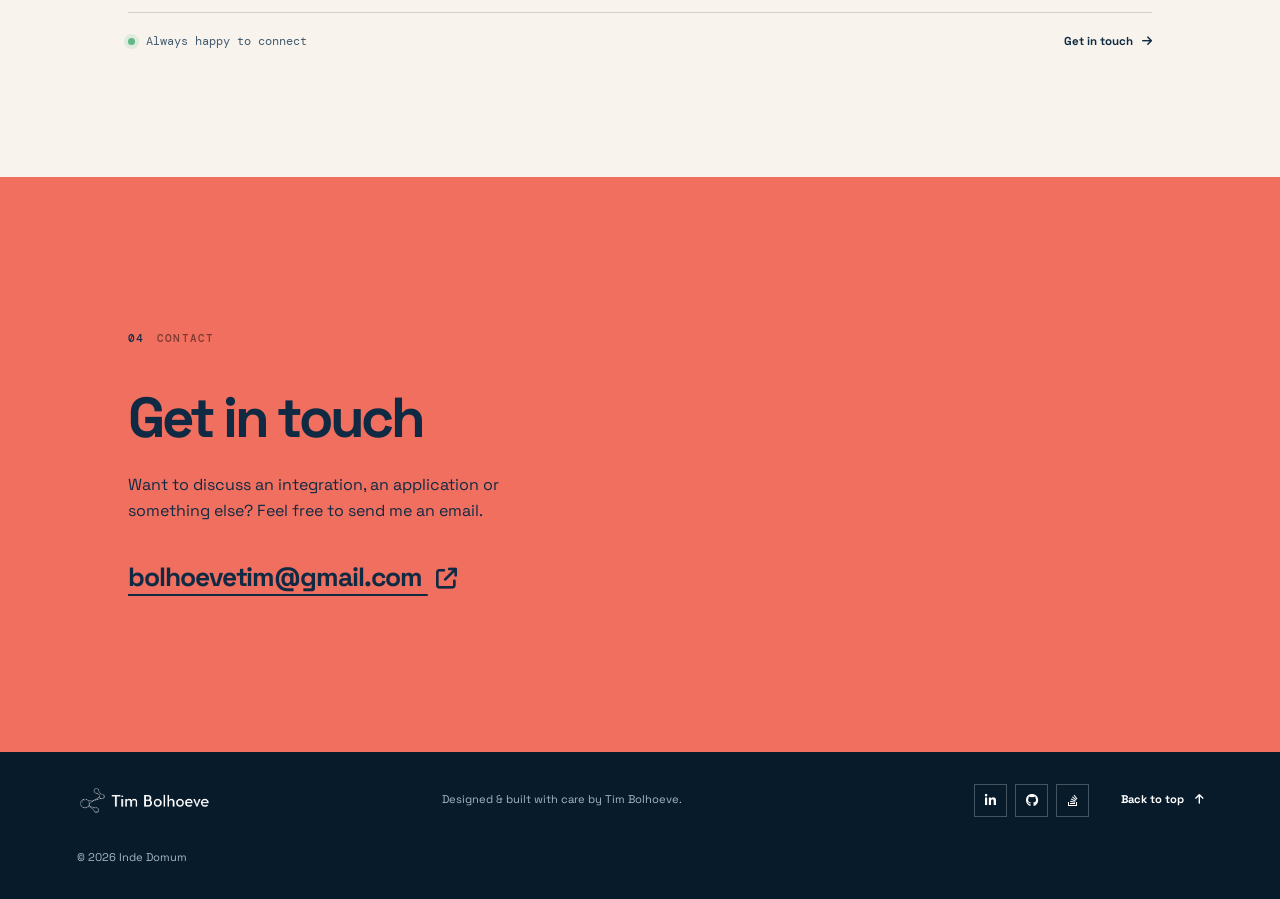
==== commit a66ea156: "Page overhaul" ====
--- a/index.html
+++ b/index.html
@@ -1,209 +1,119 @@
-<!DOCTYPE html>
+<!doctype html>
 <html lang="en">
 <head>
-
-    <!-- Basic Page Needs
-    ================================================== -->
-    <meta http-equiv="Content-Type" content="text/html; charset=utf-8">
-    <meta http-equiv="X-UA-Compatible" content="IE=edge">
-
-    <title>Inde-Domum</title>
-
-    <meta name="description" content="Tim Bolhoeve's persoonlijke pagina.">
-    <meta name="author" content="Tim Bolhoeve">
-    <meta name="keywords" content="IndeDomum, Inde Domum, Inde-Domum, Front-end developer, Full-Stack-developer, Full-Stack software developer, Full-Stack Software Engineer, Software Engineer, Django, De Boer Group, De Boer Transport, Tim Bolhoeve, TimBolhoeve, Bolhoeve">  
-
-    <!-- Mobile Specific Metas
-    ================================================== -->
-    <meta name="viewport" content="width=device-width, minimum-scale=1.0, maximum-scale=1.0">
-    <meta name="apple-mobile-web-app-capable" content="yes" />
-
-    <!-- Fonts -->
-    <link href="https://fonts.googleapis.com/css?family=Open+Sans:300,400,600,700" rel="stylesheet">
-
-    <!-- Favicon
-    ================================================== -->
-    <link rel="apple-touch-icon" sizes="180x180" href="assets/img/apple-touch-icon.png">
-    <link rel="icon" type="image/png" sizes="16x16" href="assets/img/favicon.png">
-
-    <!-- Stylesheets
-    ================================================== -->
-    <!-- Bootstrap core CSS -->
-    <link href="assets/css/bootstrap.min.css" rel="stylesheet">
-
-    <!-- Custom styles for this template -->
-    <link href="assets/css/style.css" rel="stylesheet">
-    <link href="assets/css/responsive.css" rel="stylesheet">
-    <link rel="stylesheet" href="https://cdnjs.cloudflare.com/ajax/libs/font-awesome/4.7.0/css/font-awesome.min.css">
-
-    <!--[if lt IE 9]>
-    <script src="https://oss.maxcdn.com/libs/html5shiv/3.7.0/html5shiv.js"></script>
-    <script src="https://oss.maxcdn.com/libs/respond.js/1.4.2/respond.min.js"></script>
-    <![endif]-->
-
+  <meta charset="utf-8">
+  <meta name="viewport" content="width=device-width, initial-scale=1">
+  <meta name="description" content="Personal website of Tim Bolhoeve, Full-Stack Software Engineer.">
+  <meta name="theme-color" content="#102a43">
+  <title>Tim Bolhoeve — Full-Stack Software Engineer</title>
+  <link rel="preconnect" href="https://fonts.googleapis.com">
+  <link rel="preconnect" href="https://fonts.gstatic.com" crossorigin>
+  <link href="https://fonts.googleapis.com/css2?family=DM+Mono:wght@400;500&family=Space+Grotesk:wght@400;500;600;700&display=swap" rel="stylesheet">
+  <link rel="stylesheet" href="https://cdnjs.cloudflare.com/ajax/libs/font-awesome/6.7.2/css/all.min.css" referrerpolicy="no-referrer">
+  <link rel="stylesheet" href="assets/css/personal.css">
 </head>
 <body>
+  <a class="skip-link" href="#main-content">Skip to content</a>
 
-    <header id="masthead" class="site-header" data-anchor-target=".hero" data-top="background: rgba(255,255,255,0); padding: 30px 0; box-shadow: 0px 0px 20px 6px rgba(0, 0, 0, 0);" data-top-bottom="background: rgba(255,255,255,1); padding: 10px 0; box-shadow: 0px 0px 20px 6px rgba(0, 0, 0, 0.2);">
-        <nav id="primary-navigation" class="site-navigation">
-            <div class="container">
-                <div class="navbar-header page-scroll">
+  <header class="site-header" id="top">
+    <a class="brand" href="#top" aria-label="Tim Bolhoeve — home">
+      <img src="Logos/black_on_transparent.png" alt="Inde Domum">
+    </a>
+    <button class="menu-toggle" type="button" aria-expanded="false" aria-controls="site-navigation">
+      <span class="sr-only">Open menu</span><span></span><span></span>
+    </button>
+    <nav id="site-navigation" aria-label="Main navigation">
+      <a href="#about">About</a>
+      <a href="#approach">Approach</a>
+      <a href="#work">Work</a>
+      <a class="nav-contact" href="#contact">Let’s talk <i class="fa-solid fa-arrow-up-right-from-square" aria-hidden="true"></i></a>
+    </nav>
+  </header>
 
-                    <button type="button" class="navbar-toggle collapsed" data-target="#portfolio-perfect-collapse" aria-expanded="false" >
-                        <span class="icon-bar"></span>
-                        <span class="icon-bar"></span>
-                        <span class="icon-bar"></span>
-                    </button>
-                    
-                    <a href="#hero" class="site-logo"><img src="assets/img/logo_tekst.png" alt="logo"></a>
+  <main id="main-content">
+    <section class="hero" aria-labelledby="hero-title">
+      <div class="hero-copy">
+        <p class="eyebrow"><span></span> Working at GDB Logistics</p>
+        <h1 id="hero-title">Hi, I’m<br><em>Tim Bolhoeve.</em></h1>
+        <p class="hero-intro">I build integrations and web applications that help people get work done. My current focus is on practical low-code solutions with SnapLogic and OutSystems.</p>
+        <div class="hero-actions">
+          <a class="button button-primary" href="#contact">Get in touch <i class="fa-solid fa-arrow-right" aria-hidden="true"></i></a>
+          <a class="text-link" href="#about">About me <span aria-hidden="true">↓</span></a>
+        </div>
+      </div>
+      <div class="hero-art" aria-hidden="true">
+        <div class="orbit orbit-one"></div><div class="orbit orbit-two"></div>
+        <div class="profile-frame"><img src="assets/img/persoon.png" alt=""></div>
+        <div class="role-card"><span class="role-dot"></span><span>Integrations<br> &amp; web apps</span></div>
+        <p class="coordinate">52° 22′ N&nbsp;&nbsp; / &nbsp;&nbsp;4° 54′ E</p>
+      </div>
+      <p class="hero-index" aria-hidden="true">01 / 04</p>
+    </section>
 
-                </div><!-- /.navbar-header -->
+    <section class="about section-shell" id="about" aria-labelledby="about-title">
+      <div class="section-label">01 <span>Profile</span></div>
+      <div class="about-content">
+        <h2 id="about-title">About me</h2>
+        <div class="about-text">
+          <p>I’m a full-stack software engineer based in the Netherlands. I enjoy figuring out how systems and processes fit together, then turning that into software people can actually use.</p>
+          <p>At GDB Logistics, I work on integrations and internal web applications. A lot of that work is done with low-code platforms such as SnapLogic and OutSystems, alongside the usual engineering work around them.</p>
+          <p>Before that, I worked extensively with Python and Django to build high-code web applications.</p>
+          <p>I also use AI as part of my development process: to explore options, work through technical problems and turn an idea into a working solution more efficiently.</p>
+          <a class="text-link" href="https://resume.io/r/ek7a6h2Zw" target="_blank" rel="noopener">View my résumé <i class="fa-solid fa-arrow-up-right-from-square" aria-hidden="true"></i></a>
+        </div>
+      </div>
+      <div class="education-strip">
+        <span>Learning path</span>
+        <p><strong>Software Development</strong> <i aria-hidden="true">→</i> Hogeschool Utrecht</p>
+        <p><strong>Application &amp; Media Development</strong> <i aria-hidden="true">→</i> Regio College Zaandam</p>
+      </div>
+    </section>
 
-                <div class="main-menu" id="portfolio-perfect-collapse">
+    <section class="approach" id="approach" aria-labelledby="approach-title">
+      <div class="section-shell">
+        <div class="section-label light">02 <span>How I work</span></div>
+        <div class="approach-heading"><h2 id="approach-title">How I work</h2><p>I prefer to understand the process first, make the solution clear, and keep improving it once it is in use.</p></div>
+        <div class="principles">
+          <article><span>01</span><h3>Start with the process</h3><p>Before building anything, I want to know how the work is done today and where it slows people down.</p></article>
+          <article><span>02</span><h3>Keep it understandable</h3><p>A useful solution should be straightforward for its users and manageable for the people who maintain it.</p></article>
+          <article><span>03</span><h3>Improve as we go</h3><p>The first release is a starting point. Feedback from daily use is what makes an application better.</p></article>
+        </div>
+      </div>
+    </section>
 
-                    <ul class="nav navbar-nav navbar-right">
+    <section class="work section-shell" id="work" aria-labelledby="work-title">
+      <div class="section-label">03 <span>What I work on</span></div>
+      <div class="work-heading"><h2 id="work-title">What I work on</h2><p>I work across the stack, with a particular interest in connecting systems and making internal tools easier to work with.</p></div>
+      <div class="capabilities">
+        <article class="capability"><div class="capability-icon"><i class="fa-solid fa-plug" aria-hidden="true"></i></div><h3>System integrations</h3><p>Connecting applications and data flows, especially with SnapLogic, so information gets where it needs to be.</p></article>
+        <article class="capability"><div class="capability-icon"><i class="fa-solid fa-window-maximize" aria-hidden="true"></i></div><h3>Low-code web applications</h3><p>Building internal applications in OutSystems that support everyday operational work.</p></article>
+        <article class="capability"><div class="capability-icon"><i class="fa-brands fa-python" aria-hidden="true"></i></div><h3>Python &amp; Django</h3><p>Experience building high-code web applications with Python and Django.</p></article>
+        <article class="capability"><div class="capability-icon"><i class="fa-solid fa-code" aria-hidden="true"></i></div><h3>Full-stack development</h3><p>Working on the frontend, backend and the practical details in between when a solution needs it.</p></article>
+      </div>
+      <div class="availability"><span class="pulse"></span> Always happy to connect <a href="#contact">Get in touch <i class="fa-solid fa-arrow-right" aria-hidden="true"></i></a></div>
+    </section>
 
-                        <li class="page-scroll"><a href="#hero">Home</a></li>
-                        <li class="page-scroll"><a href="#about">Over</a></li>
-                        <li class="page-scroll"><a href="#portfolio">Portfolio</a></li>
-                        <li class="page-scroll"><a href="#contact">Contact</a></li>
-                        
-                    </ul><!-- /.navbar-nav -->
+    <section class="contact" id="contact" aria-labelledby="contact-title">
+      <div class="section-shell contact-inner">
+        <div class="section-label light">04 <span>Contact</span></div>
+        <h2 id="contact-title">Get in touch</h2>
+        <p>Want to discuss an integration, an application or something else? Feel free to send me an email.</p>
+        <a class="email-link" href="mailto:bolhoevetim@gmail.com">bolhoevetim@gmail.com <i class="fa-solid fa-arrow-up-right-from-square" aria-hidden="true"></i></a>
+      </div>
+    </section>
+  </main>
 
-                </div><!-- /.navbar-collapse -->
-
-            </div>
-        </nav><!-- /.primary-navigation -->
-    </header><!-- /#header -->
-
-    <div id="hero" class="hero">
-        <div class="container">
-            <div class="row">
-
-                <div class="col-md-6">
-                    <h1>Tim Bolhoeve</h1>
-                    <div class="page-scroll">
-                        <p class="job-title">Full-Stack Software Engineer</p>
-                        <a href="#contact" class="btn btn-fill ">Contact</a>
-                        <div class="clearfix visible-xxs"></div>
-                        <a href="#about" class="btn btn-border">Over</a>
-                    </div>
-                </div>
-            
-                <div class="col-md-6 text-right">
-                    <img src="assets/img/persoon.png" alt="persoon">
-                </div>
-
-            </div>
-        </div>
-    </div><!-- /.hero -->
-
-    <main id="main" class="site-main">
-
-        <section id="about" class="site-section section-about text-center">
-            <div class="container">
-                <div class="row">
-                    <div class="col-md-6 col-md-offset-3">
-                        <h2>Over</h2>
-                        <img src="assets/img/lines.svg" class="img-lines" alt="lines">
-                        <p> Momenteel Full-Stack Software Engineer bij De Boer Group
-                            <br><hr>
-                            <h4>Scholing:</h4>
-                            <br>
-                            <b>Applicatie-media ontwikkeling</b> - Regio College Zaandam
-                            <br>
-                            <b>Software Developer</b> - Hogeschool Utrecht
-                        </p>
-                        <a href="https://resume.io/r/ek7a6h2Zw" class="btn btn-border" target="_blank">Bekijk cv online</a>
-                    </div>
-                </div>
-            </div>
-        </section><!-- /.secton-about -->
-
-        <section id="portfolio" class="site-section section-about text-center">
-            <div class="container">
-                <div class="row">
-                    <div class="col-md-6 col-md-offset-3">
-                        <h2>Portfolio</h2>
-                        <img src="assets/img/lines.svg" class="img-lines" alt="lines">
-                        <p>Te zien op aanvraag via de mail</p>
-                    </div>
-                </div>
-            </div>
-        </section><!-- /.secton-portfolio -->
-
-        <br><br><br>
-
-        <section class="site-section section-counters text-center">
-            <div class="container">
-                <div class="row">
-                    <div class="col-sm-4 col-xs-12">
-                        <p class="counter start" data-to="4" data-speed="2000">0</p>
-                        <h4>Jaar ervaring</h4>
-                    </div>
-                    <div class="col-sm-4 col-xs-12">
-                        <p class="counter start" data-to="5" data-speed="2000">0</p>       
-                        <h4>Websites online</h4>      
-                    </div>
-                    <div class="col-sm-4 col-xs-12">
-                        <p class="counter start" data-to="2" data-speed="1000">0</p>
-                        <h4>Projecten</h4>
-                    </div>
-                </div>
-            </div>
-        </section><!-- /.section-counters -->
-        <section id="contact" class="site-section section-form text-center">
-            <div class="container">
-                <div class="row">
-                    <div class="col-md-12">
-                        <h3>Contact</h3>
-                        <img src="assets/img/lines.svg" class="img-lines" alt="lines">
-                    </div>
-                    <div class="col-sm-12">
-                        <div class="service">
-                            <i class="fa fa-envelope-o" style="font-size:48px;"></i>
-                            <h4>Email</h4>
-                            <p><a href="mailto:bolhoevetim@gmail.com">bolhoevetim@gmail.com</a></p>
-                        </div><!-- /.service -->
-                    </div>
-                </div>
-            </div>
-        </section><!-- /.section-form -->
-
-    </main><!-- /#main -->
-
-    <footer id="colophon" class="site-footer">
-        <div class="container">
-            <div class="row">
-                <div class="col-sm-4 col-xs-12">
-                    <a class="icon facebook-bg" href="https://www.facebook.com/tim.bolhoeve/" target="_blank"><i class="fa fa-facebook-square" aria-hidden="true"></i></a>
-                    <a class="icon linkedin-bg" href="https://www.linkedin.com/in/tim-bolhoeve-478423199/" target="_blank"><i class="fa fa-linkedin" aria-hidden="true"></i></a>
-                    <a class="icon github-bg" href="https://github.com/Tim-Bolhoeve" target="_blank"><i class="fa fa-github" aria-hidden="true"></i></a>
-                    <a class="icon stack-overflow-bg" href="https://stackoverflow.com/users/19868773/tim-bolhoeve" target="_blank"><i class="fa fa-stack-overflow" aria-hidden="true"></i></a>
-                </div>
-                <div class="col-sm-4 col-sm-offset-0 col-xs-6 col-xs-offset-3"><p class="copyright">Copyright &copy; <span id="jaar">jaar</span> Inde-Domum</p></div>
-                <div class="col-sm-4 col-xs-3">
-                    <div class="text-right page-scroll">
-                        <a class="icon icon-up-bg" href="#hero"><i class="icon-up"></i></a>
-                    </div>
-                </div>
-            </div>
-        </div>
-    </footer><!-- /#footer -->
-
-    <script>
-        document.getElementById("jaar").innerHTML = new Date().getFullYear();
-    </script>
-    <!-- Bootstrap core JavaScript
-    ================================================== -->
-    <!-- Placed at the end of the document so the pages load faster -->
-    <script src="https://ajax.googleapis.com/ajax/libs/jquery/3.1.1/jquery.min.js"></script>
-    <script src="assets/js/bootstrap.min.js"></script>
-    <script src="https://cdnjs.cloudflare.com/ajax/libs/jquery-easing/1.4.1/jquery.easing.min.js"></script>
-    <script src="assets/js/skrollr.min.js"></script>
-    <script src="https://cdnjs.cloudflare.com/ajax/libs/bootstrap-progressbar/0.9.0/bootstrap-progressbar.min.js"></script>
-    <script src="assets/js/jquery.countTo.min.js"></script>
-    <script src="assets/js/script.js"></script>
-  
+  <footer class="site-footer">
+    <a class="footer-brand" href="#top"><img src="Logos/white_on_transparent.png" alt="Inde Domum"></a>
+    <p>Designed &amp; built with care by Tim Bolhoeve.</p>
+    <div class="social-links">
+      <a href="https://www.linkedin.com/in/tim-bolhoeve-478423199/" target="_blank" rel="noopener" aria-label="LinkedIn"><i class="fa-brands fa-linkedin-in" aria-hidden="true"></i></a>
+      <a href="https://github.com/Tim-Bolhoeve" target="_blank" rel="noopener" aria-label="GitHub"><i class="fa-brands fa-github" aria-hidden="true"></i></a>
+      <a href="https://stackoverflow.com/users/19868773/tim-bolhoeve" target="_blank" rel="noopener" aria-label="Stack Overflow"><i class="fa-brands fa-stack-overflow" aria-hidden="true"></i></a>
+    </div>
+    <a class="back-to-top" href="#top">Back to top <i class="fa-solid fa-arrow-up" aria-hidden="true"></i></a>
+    <small>© <span id="year"></span> Inde Domum</small>
+  </footer>
+  <script src="assets/js/personal.js"></script>
 </body>
 </html>
--- a/assets/css/personal.css
+++ b/assets/css/personal.css
@@ -0,0 +1,823 @@
+:root {
+    --ink: #102a43;
+    --ink-deep: #081b2b;
+    --paper: #f8f4ed;
+    --cream: #eee5d8;
+    --coral: #f16f5f;
+    --line: rgba(16, 42, 67, .17);
+    --muted: #627489;
+    --sans: "Space Grotesk", sans-serif;
+    --mono: "DM Mono", monospace
+}
+
+* {
+    box-sizing: border-box
+}
+
+html {
+    scroll-behavior: smooth
+}
+
+body {
+    margin: 0;
+    background: var(--paper);
+    color: var(--ink);
+    font-family: var(--sans);
+    font-size: 16px;
+    line-height: 1.6
+}
+
+.skip-link {
+    position: absolute;
+    left: 1rem;
+    top: -4rem;
+    z-index: 100;
+    padding: .7rem 1rem;
+    background: var(--ink);
+    color: white
+}
+
+.skip-link:focus {
+    top: 1rem
+}
+
+.site-header {
+    height: 92px;
+    padding: 0 clamp(1.5rem, 6vw, 6rem);
+    display: flex;
+    justify-content: space-between;
+    align-items: center;
+    position: absolute;
+    top: 0;
+    width: 100%;
+    z-index: 10
+}
+
+.brand img {
+    display: block;
+    width: 164px;
+    height: auto
+}
+
+#site-navigation {
+    display: flex;
+    align-items: center;
+    gap: 2.1rem
+}
+
+#site-navigation a {
+    color: var(--ink);
+    text-decoration: none;
+    font-size: .8rem;
+    font-weight: 700;
+    letter-spacing: .03em
+}
+
+.nav-contact {
+    border: 1px solid var(--ink);
+    padding: .72rem 1rem
+}
+
+.nav-contact i {
+    font-size: .65rem;
+    margin-left: .35rem
+}
+
+.menu-toggle {
+    display: none
+}
+
+.hero {
+    min-height: 780px;
+    padding: 170px clamp(1.5rem, 10vw, 10rem) 100px;
+    display: grid;
+    grid-template-columns: 1.05fr .95fr;
+    align-items: center;
+    position: relative;
+    overflow: hidden;
+    background: linear-gradient(105deg, var(--paper) 0%, var(--paper) 59%, var(--cream) 59%)
+}
+
+.hero-copy {
+    max-width: 680px;
+    position: relative;
+    z-index: 2
+}
+
+.eyebrow,
+.section-label {
+    font: 500 .68rem var(--mono);
+    text-transform: uppercase;
+    letter-spacing: .12em
+}
+
+.eyebrow {
+    display: flex;
+    gap: .7rem;
+    align-items: center;
+    margin: 0 0 1.55rem;
+    color: var(--muted)
+}
+
+.eyebrow span {
+    width: 6px;
+    height: 6px;
+    background: var(--coral);
+    border-radius: 50%;
+    box-shadow: 0 0 0 5px rgba(241, 111, 95, .18)
+}
+
+h1,
+h2,
+h3,
+p {
+    margin-top: 0
+}
+
+h1 {
+    font-size: clamp(3.1rem, 6.1vw, 6.4rem);
+    line-height: .98;
+    letter-spacing: -.065em;
+    margin: 0 0 2rem;
+    font-weight: 800
+}
+
+h1 em {
+    font-family: inherit;
+    font-style: normal;
+    font-weight: 500;
+    letter-spacing: -.06em;
+    color: var(--coral)
+}
+
+.hero-intro {
+    max-width: 510px;
+    font-size: 1.05rem;
+    line-height: 1.75;
+    color: #3f566c
+}
+
+.hero-actions {
+    display: flex;
+    align-items: center;
+    gap: 1.8rem;
+    margin-top: 2.25rem
+}
+
+.button {
+    display: inline-flex;
+    gap: .9rem;
+    align-items: center;
+    padding: 1rem 1.25rem;
+    text-decoration: none;
+    font-size: .8rem;
+    font-weight: 800;
+    letter-spacing: .02em
+}
+
+.button-primary {
+    background: var(--ink);
+    color: white
+}
+
+.button-primary i {
+    transition: transform .2s
+}
+
+.button-primary:hover i {
+    transform: translateX(4px)
+}
+
+.text-link {
+    color: var(--ink);
+    font-size: .79rem;
+    font-weight: 800;
+    text-underline-offset: 6px
+}
+
+.text-link span,
+.text-link i {
+    margin-left: .45rem
+}
+
+.hero-art {
+    height: 510px;
+    position: relative;
+    justify-self: end;
+    width: min(100%, 470px)
+}
+
+.profile-frame {
+    width: 330px;
+    height: 405px;
+    position: absolute;
+    right: 55px;
+    bottom: 8px;
+    overflow: hidden;
+    background: #d7b69d;
+    border-radius: 165px 165px 9px 9px
+}
+
+.profile-frame img {
+    width: 113%;
+    height: 100%;
+    object-fit: cover;
+    object-position: center top;
+    filter: grayscale(100%) contrast(1.05)
+}
+
+.orbit {
+    position: absolute;
+    border: 1px solid rgba(16, 42, 67, .2);
+    border-radius: 50%
+}
+
+.orbit-one {
+    height: 475px;
+    width: 475px;
+    right: 0;
+    bottom: 0
+}
+
+.orbit-two {
+    height: 385px;
+    width: 385px;
+    right: 45px;
+    bottom: 50px;
+    border-color: rgba(241, 111, 95, .6)
+}
+
+.role-card {
+    position: absolute;
+    left: 0;
+    top: 87px;
+    background: var(--ink);
+    color: #fff;
+    padding: 1rem 1.2rem;
+    display: flex;
+    align-items: flex-start;
+    gap: .6rem;
+    font: 400 .65rem/1.5 var(--mono);
+    text-transform: uppercase;
+    letter-spacing: .08em
+}
+
+.role-dot {
+    width: 7px;
+    height: 7px;
+    margin-top: .2rem;
+    border-radius: 50%;
+    background: var(--coral)
+}
+
+.coordinate {
+    position: absolute;
+    right: -25px;
+    bottom: 21px;
+    font: 400 .61rem var(--mono);
+    color: var(--ink);
+    transform: rotate(-90deg);
+    transform-origin: bottom right;
+    letter-spacing: .08em
+}
+
+.hero-index {
+    position: absolute;
+    bottom: 31px;
+    left: clamp(1.5rem, 6vw, 6rem);
+    font: 400 .67rem var(--mono);
+    color: var(--muted)
+}
+
+.section-shell {
+    padding: clamp(5.5rem, 10vw, 9rem) clamp(1.5rem, 10vw, 10rem)
+}
+
+.section-label {
+    color: var(--coral);
+    display: flex;
+    gap: .75rem;
+    align-items: center
+}
+
+.section-label span {
+    color: var(--muted)
+}
+
+.section-label.light span {
+    color: #a6b7c8
+}
+
+.about-content {
+    display: grid;
+    grid-template-columns: 1.1fr .72fr;
+    gap: clamp(2rem, 9vw, 10rem);
+    padding: 3.2rem 0 4.8rem
+}
+
+.about h2,
+.work h2,
+.approach h2,
+.contact h2 {
+    font-size: clamp(2.35rem, 4.4vw, 4.7rem);
+    line-height: 1.1;
+    letter-spacing: -.06em;
+    margin: 0;
+    font-weight: 800
+}
+
+.about-text {
+    color: #435a70
+}
+
+.about-text p {
+    margin-bottom: 1.2rem
+}
+
+.about-text .text-link {
+    display: inline-block;
+    margin-top: .7rem
+}
+
+.education-strip {
+    border-top: 1px solid var(--line);
+    border-bottom: 1px solid var(--line);
+    display: grid;
+    grid-template-columns: .65fr 1.3fr 1.55fr;
+    gap: 1.5rem;
+    padding: 1.5rem 0;
+    align-items: center
+}
+
+.education-strip span {
+    font: 500 .65rem var(--mono);
+    color: var(--muted);
+    text-transform: uppercase;
+    letter-spacing: .1em
+}
+
+.education-strip p {
+    margin: 0;
+    font-size: .78rem;
+    color: var(--muted)
+}
+
+.education-strip strong {
+    display: block;
+    color: var(--ink);
+    font-size: .82rem
+}
+
+.education-strip i {
+    font-style: normal;
+    color: var(--coral);
+    font-size: 1rem
+}
+
+.approach {
+    background: var(--ink);
+    color: #f9f6ef
+}
+
+.approach-heading {
+    display: grid;
+    grid-template-columns: 1.2fr .55fr;
+    gap: 8rem;
+    margin: 3.2rem 0 4.6rem
+}
+
+.approach-heading p {
+    color: #bfccda;
+    align-self: end;
+    font-size: .95rem
+}
+
+.principles {
+    display: grid;
+    grid-template-columns: repeat(3, 1fr);
+    border-top: 1px solid rgba(255, 255, 255, .22)
+}
+
+.principles article {
+    padding: 1.5rem 2rem 0 0;
+    margin-right: 2rem;
+    border-right: 1px solid rgba(255, 255, 255, .22)
+}
+
+.principles article:last-child {
+    border: 0
+}
+
+.principles span {
+    color: var(--coral);
+    font: 400 .7rem var(--mono)
+}
+
+.principles h3 {
+    font-size: 1.15rem;
+    line-height: 1.3;
+    margin: 3rem 0 1rem;
+    letter-spacing: -.03em
+}
+
+.principles p {
+    color: #bfccda;
+    font-size: .87rem
+}
+
+.work-heading {
+    display: grid;
+    grid-template-columns: 1.1fr .72fr;
+    gap: clamp(2rem, 9vw, 10rem);
+    padding: 3.2rem 0 4.5rem
+}
+
+.work-heading p {
+    color: #435a70;
+    align-self: end
+}
+
+.capabilities {
+    display: grid;
+    grid-template-columns: repeat(4, 1fr);
+    border-top: 1px solid var(--line)
+}
+
+.capability {
+    padding: 2rem 2rem 0 0;
+    margin-right: 2rem;
+    border-right: 1px solid var(--line)
+}
+
+.capability:last-child {
+    border: 0
+}
+
+.capability-icon {
+    height: 42px;
+    width: 42px;
+    display: grid;
+    place-items: center;
+    background: var(--cream);
+    color: var(--coral);
+    font-size: 1rem
+}
+
+.capability h3 {
+    font-size: 1.05rem;
+    line-height: 1.35;
+    margin: 2.3rem 0 .7rem;
+    letter-spacing: -.025em
+}
+
+.capability p {
+    font-size: .86rem;
+    color: #52677a
+}
+
+.availability {
+    margin-top: 5.5rem;
+    border-top: 1px solid var(--line);
+    padding-top: 1.3rem;
+    display: flex;
+    align-items: center;
+    gap: .7rem;
+    font: 400 .72rem var(--mono);
+    color: #435a70
+}
+
+.availability .pulse {
+    display: inline-block;
+    width: 7px;
+    height: 7px;
+    background: #60b889;
+    border-radius: 50%;
+    box-shadow: 0 0 0 4px rgba(96, 184, 137, .16)
+}
+
+.availability a {
+    margin-left: auto;
+    color: var(--ink);
+    font-family: var(--sans);
+    font-weight: 800;
+    text-decoration: none
+}
+
+.availability i {
+    margin-left: .4rem
+}
+
+.contact {
+    background: var(--coral);
+    color: var(--ink)
+}
+
+.contact-inner {
+    min-height: 575px;
+    display: flex;
+    flex-direction: column;
+    align-items: flex-start;
+    justify-content: center
+}
+
+.contact .section-label {
+    color: var(--ink)
+}
+
+.contact .section-label span {
+    color: #7c392f
+}
+
+.contact h2 {
+    margin: 2.6rem 0 1.5rem
+}
+
+.contact p {
+    max-width: 440px;
+    margin-bottom: 2rem
+}
+
+.email-link {
+    font-size: clamp(1rem, 2.2vw, 1.65rem);
+    font-weight: 800;
+    letter-spacing: -.04em;
+    color: var(--ink);
+    text-underline-offset: 8px
+}
+
+.email-link i {
+    font-size: .8em;
+    margin-left: .5rem
+}
+
+.site-footer {
+    background: var(--ink-deep);
+    color: #a6b7c8;
+    padding: 2rem clamp(1.5rem, 6vw, 6rem);
+    display: grid;
+    grid-template-columns: 1fr 1.5fr auto auto;
+    align-items: center;
+    gap: 2rem
+}
+
+.footer-brand img {
+    width: 135px;
+    display: block
+}
+
+.site-footer p,
+.site-footer small {
+    margin: 0;
+    font-size: .7rem
+}
+
+.social-links {
+    display: flex;
+    gap: .5rem
+}
+
+.social-links a {
+    height: 33px;
+    width: 33px;
+    border: 1px solid rgba(255, 255, 255, .25);
+    display: grid;
+    place-items: center;
+    color: white;
+    text-decoration: none;
+    font-size: .8rem
+}
+
+.back-to-top {
+    color: white;
+    text-decoration: none;
+    font-size: .7rem;
+    font-weight: 700
+}
+
+.back-to-top i {
+    margin-left: .5rem
+}
+
+@media(max-width:800px) {
+    .site-header {
+        height: 76px;
+        padding: 0 1.5rem
+    }
+
+    .brand img {
+        width: 135px
+    }
+
+    .menu-toggle {
+        display: block;
+        width: 42px;
+        height: 42px;
+        border: 1px solid var(--line);
+        background: transparent
+    }
+
+    .menu-toggle span:not(.sr-only) {
+        display: block;
+        width: 17px;
+        height: 1px;
+        background: var(--ink);
+        margin: 4px auto;
+        transition: transform .2s
+    }
+
+    .menu-toggle[aria-expanded="true"] span:nth-child(2) {
+        transform: translateY(2.5px) rotate(45deg)
+    }
+
+    .menu-toggle[aria-expanded="true"] span:nth-child(3) {
+        transform: translateY(-2.5px) rotate(-45deg)
+    }
+
+    #site-navigation {
+        display: none;
+        position: absolute;
+        top: 76px;
+        left: 0;
+        width: 100%;
+        padding: 1.4rem 1.5rem 1.8rem;
+        background: var(--paper);
+        box-shadow: 0 15px 25px rgba(16, 42, 67, .1);
+        align-items: flex-start;
+        flex-direction: column;
+        gap: 1.1rem
+    }
+
+    #site-navigation.open {
+        display: flex
+    }
+
+    .hero {
+        min-height: auto;
+        padding: 135px 1.5rem 4.5rem;
+        display: block;
+        background: var(--paper)
+    }
+
+    .hero-art {
+        height: 390px;
+        width: 100%;
+        margin: 3.5rem auto 0;
+        max-width: 420px
+    }
+
+    .profile-frame {
+        width: 250px;
+        height: 330px;
+        right: calc(50% - 125px)
+    }
+
+    .orbit-one {
+        height: 365px;
+        width: 365px;
+        right: calc(50% - 183px)
+    }
+
+    .orbit-two {
+        height: 300px;
+        width: 300px;
+        right: calc(50% - 150px)
+    }
+
+    .role-card {
+        left: 0;
+        top: 45px
+    }
+
+    .coordinate {
+        right: 0;
+        bottom: 22px
+    }
+
+    .hero-index {
+        display: none
+    }
+
+    .about-content,
+    .work-heading,
+    .approach-heading {
+        grid-template-columns: 1fr;
+        gap: 1.6rem
+    }
+
+    .education-strip {
+        grid-template-columns: 1fr;
+        gap: 1rem
+    }
+
+    .principles,
+    .capabilities {
+        grid-template-columns: 1fr
+    }
+
+    .principles article,
+    .capability {
+        margin: 0;
+        padding: 1.8rem 0;
+        border-right: 0;
+        border-bottom: 1px solid var(--line)
+    }
+
+    .principles article {
+        border-color: rgba(255, 255, 255, .22)
+    }
+
+    .principles article:last-child,
+    .capability:last-child {
+        border-bottom: 0
+    }
+
+    .principles h3,
+    .capability h3 {
+        margin: 1.3rem 0 .7rem
+    }
+
+    .availability {
+        align-items: flex-start;
+        flex-wrap: wrap
+    }
+
+    .availability a {
+        width: 100%;
+        margin: 0
+    }
+
+    .site-footer {
+        grid-template-columns: 1fr auto;
+        gap: 1.3rem
+    }
+
+    .site-footer p {
+        grid-column: 1/-1;
+        grid-row: 2
+    }
+
+    .back-to-top {
+        grid-column: 1;
+        grid-row: 3
+    }
+
+    .site-footer small {
+        grid-column: 2;
+        grid-row: 3
+    }
+}
+
+@media(max-width:430px) {
+    h1 {
+        font-size: 3rem
+    }
+
+    .hero-actions {
+        align-items: flex-start;
+        flex-direction: column;
+        gap: 1.2rem
+    }
+
+    .hero-art {
+        height: 350px
+    }
+
+    .profile-frame {
+        height: 290px;
+        width: 220px;
+        right: calc(50% - 110px)
+    }
+
+    .orbit-one {
+        height: 320px;
+        width: 320px;
+        right: calc(50% - 160px)
+    }
+
+    .orbit-two {
+        height: 270px;
+        width: 270px;
+        right: calc(50% - 135px)
+    }
+
+    .role-card {
+        font-size: .58rem
+    }
+
+    .section-shell {
+        padding: 4.5rem 1.5rem
+    }
+}
+
+.sr-only {
+    position: absolute;
+    width: 1px;
+    height: 1px;
+    padding: 0;
+    margin: -1px;
+    overflow: hidden;
+    clip: rect(0, 0, 0, 0);
+    white-space: nowrap;
+    border: 0
+}
+.hero-art{will-change:transform}.profile-frame,.orbit,.role-card{will-change:transform}.hero-art.is-interactive{cursor:crosshair}.hero-art.is-interactive .profile-frame{transition:transform .45s cubic-bezier(.2,.8,.2,1)}.hero-art.is-interactive .role-card{transition:transform .4s ease}.hero-art.is-interactive .orbit{transition:transform .6s cubic-bezier(.2,.8,.2,1)}
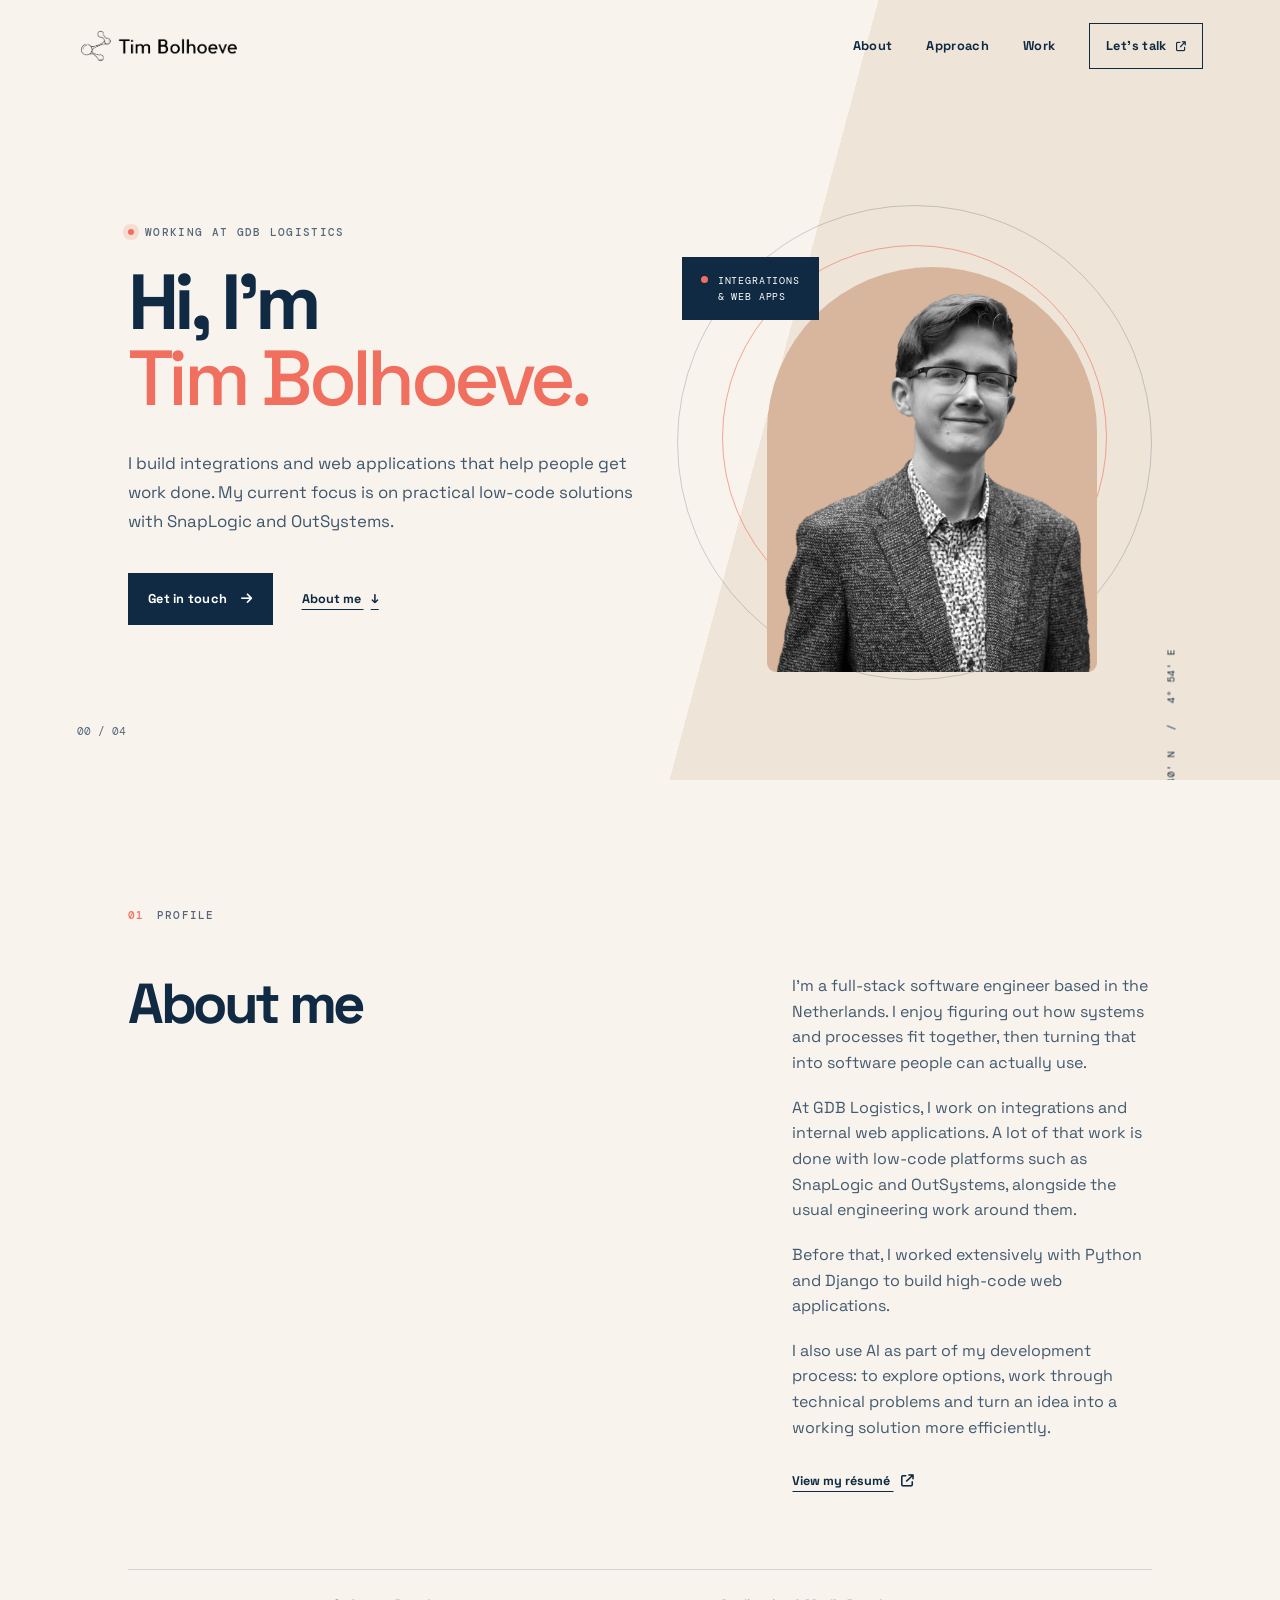
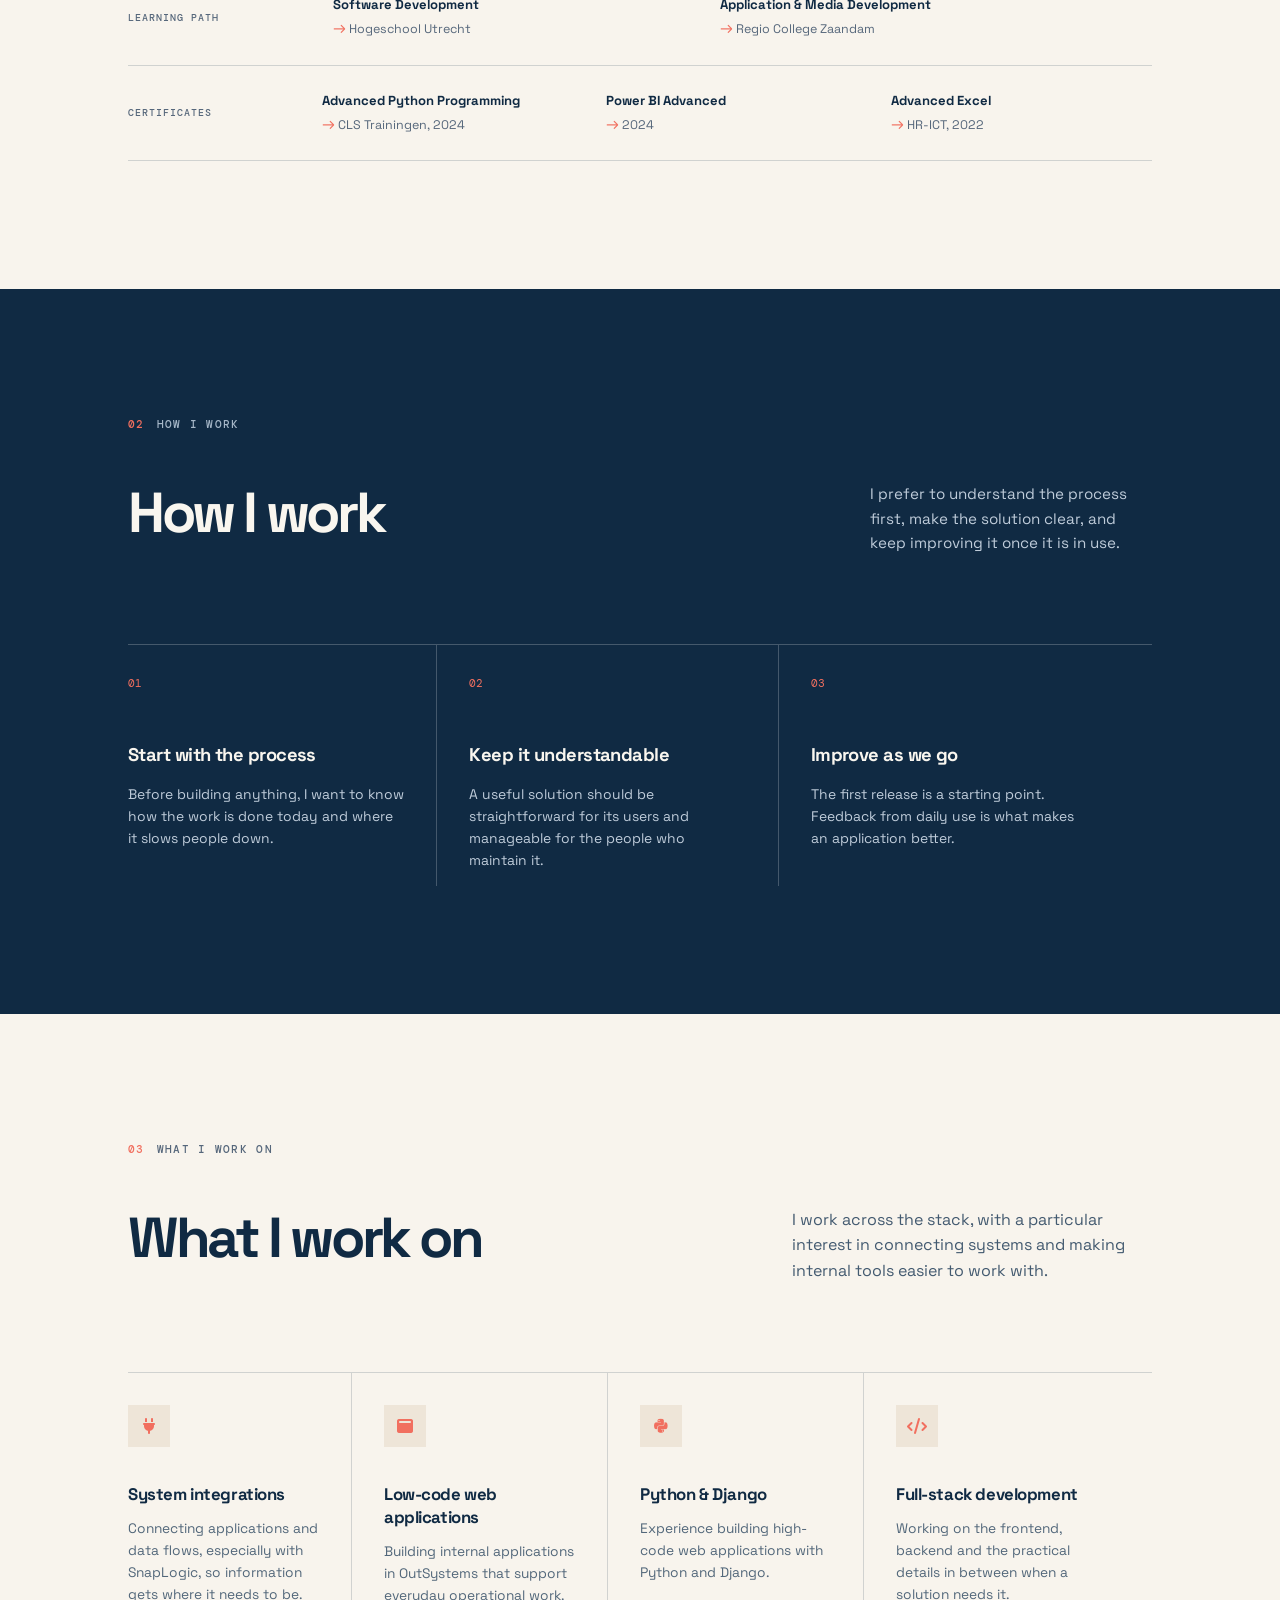
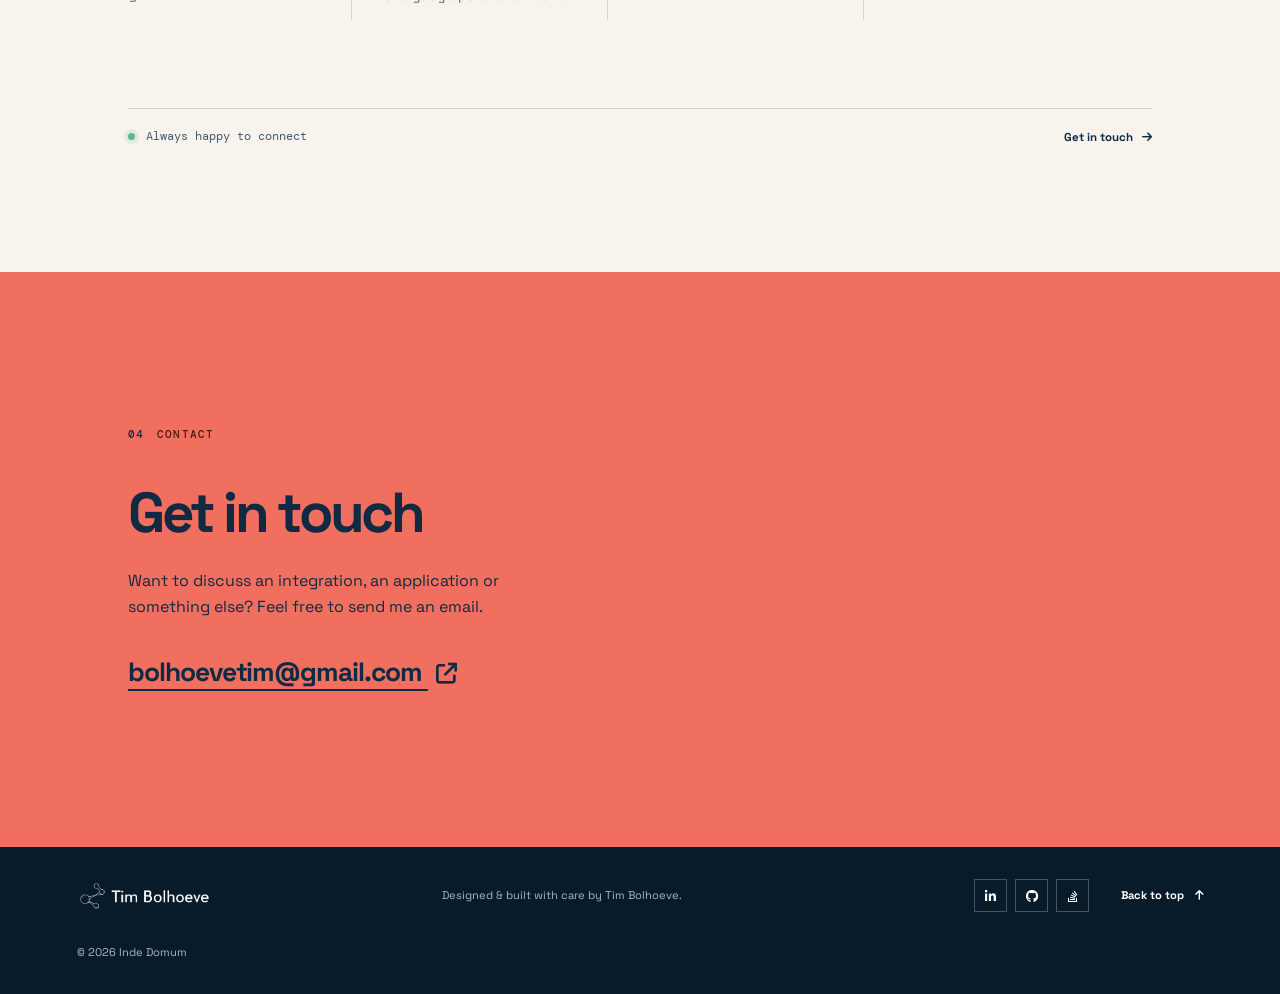
==== commit d80cd419: "Polish homepage: icons, link previews, certificates and fixes - Add favicon, apple-touch-icon, canon" ====
--- a/index.html
+++ b/index.html
@@ -6,6 +6,17 @@
   <meta name="description" content="Personal website of Tim Bolhoeve, Full-Stack Software Engineer.">
   <meta name="theme-color" content="#102a43">
   <title>Tim Bolhoeve — Full-Stack Software Engineer</title>
+  <link rel="canonical" href="https://indedomum.nl/">
+  <link rel="icon" type="image/png" sizes="16x16" href="assets/img/favicon.png">
+  <link rel="apple-touch-icon" href="assets/img/apple-touch-icon.png">
+  <meta property="og:type" content="website">
+  <meta property="og:url" content="https://indedomum.nl/">
+  <meta property="og:title" content="Tim Bolhoeve — Full-Stack Software Engineer">
+  <meta property="og:description" content="Personal website of Tim Bolhoeve, Full-Stack Software Engineer.">
+  <meta property="og:image" content="https://indedomum.nl/assets/img/social-preview.jpg">
+  <meta property="og:image:width" content="1200">
+  <meta property="og:image:height" content="630">
+  <meta name="twitter:card" content="summary_large_image">
   <link rel="preconnect" href="https://fonts.googleapis.com">
   <link rel="preconnect" href="https://fonts.gstatic.com" crossorigin>
   <link href="https://fonts.googleapis.com/css2?family=DM+Mono:wght@400;500&family=Space+Grotesk:wght@400;500;600;700&display=swap" rel="stylesheet">
@@ -43,11 +54,11 @@
       </div>
       <div class="hero-art" aria-hidden="true">
         <div class="orbit orbit-one"></div><div class="orbit orbit-two"></div>
-        <div class="profile-frame"><img src="assets/img/persoon.png" alt=""></div>
+        <div class="profile-frame"><img src="assets/img/persoon.webp" alt="" width="520" height="780"></div>
         <div class="role-card"><span class="role-dot"></span><span>Integrations<br> &amp; web apps</span></div>
-        <p class="coordinate">52° 22′ N&nbsp;&nbsp; / &nbsp;&nbsp;4° 54′ E</p>
+        <p class="coordinate">52° 40′ N&nbsp;&nbsp; / &nbsp;&nbsp;4° 54′ E</p>
       </div>
-      <p class="hero-index" aria-hidden="true">01 / 04</p>
+      <p class="hero-index" aria-hidden="true">00 / 04</p>
     </section>
 
     <section class="about section-shell" id="about" aria-labelledby="about-title">
@@ -66,6 +77,12 @@
         <span>Learning path</span>
         <p><strong>Software Development</strong> <i aria-hidden="true">→</i> Hogeschool Utrecht</p>
         <p><strong>Application &amp; Media Development</strong> <i aria-hidden="true">→</i> Regio College Zaandam</p>
+      </div>
+      <div class="education-strip certificates">
+        <span>Certificates</span>
+        <p><strong>Advanced Python Programming</strong> <i aria-hidden="true">→</i> CLS Trainingen, 2024</p>
+        <p><strong>Power BI Advanced</strong> <i aria-hidden="true">→</i> 2024</p>
+        <p><strong>Advanced Excel</strong> <i aria-hidden="true">→</i> HR-ICT, 2022</p>
       </div>
     </section>
 
--- a/assets/css/personal.css
+++ b/assets/css/personal.css
@@ -5,7 +5,7 @@
     --cream: #eee5d8;
     --coral: #f16f5f;
     --line: rgba(16, 42, 67, .17);
-    --muted: #627489;
+    --muted: #56677b;
     --sans: "Space Grotesk", sans-serif;
     --mono: "DM Mono", monospace
 }
@@ -139,7 +139,7 @@
     line-height: .98;
     letter-spacing: -.065em;
     margin: 0 0 2rem;
-    font-weight: 800
+    font-weight: 700
 }
 
 h1 em {
@@ -171,7 +171,7 @@
     padding: 1rem 1.25rem;
     text-decoration: none;
     font-size: .8rem;
-    font-weight: 800;
+    font-weight: 700;
     letter-spacing: .02em
 }
 
@@ -191,7 +191,7 @@
 .text-link {
     color: var(--ink);
     font-size: .79rem;
-    font-weight: 800;
+    font-weight: 700;
     text-underline-offset: 6px
 }
 
@@ -323,7 +323,7 @@
     line-height: 1.1;
     letter-spacing: -.06em;
     margin: 0;
-    font-weight: 800
+    font-weight: 700
 }
 
 .about-text {
@@ -372,6 +372,17 @@
     font-style: normal;
     color: var(--coral);
     font-size: 1rem
+}
+
+.education-strip.certificates {
+    grid-template-columns: .65fr 1fr 1fr 1fr;
+    border-top: 0
+}
+
+@media(max-width:800px) {
+    .education-strip.certificates {
+        grid-template-columns: 1fr
+    }
 }
 
 .approach {
@@ -499,7 +510,7 @@
     margin-left: auto;
     color: var(--ink);
     font-family: var(--sans);
-    font-weight: 800;
+    font-weight: 700;
     text-decoration: none
 }
 
@@ -525,7 +536,7 @@
 }
 
 .contact .section-label span {
-    color: #7c392f
+    color: #4a1a14
 }
 
 .contact h2 {
@@ -539,7 +550,7 @@
 
 .email-link {
     font-size: clamp(1rem, 2.2vw, 1.65rem);
-    font-weight: 800;
+    font-weight: 700;
     letter-spacing: -.04em;
     color: var(--ink);
     text-underline-offset: 8px
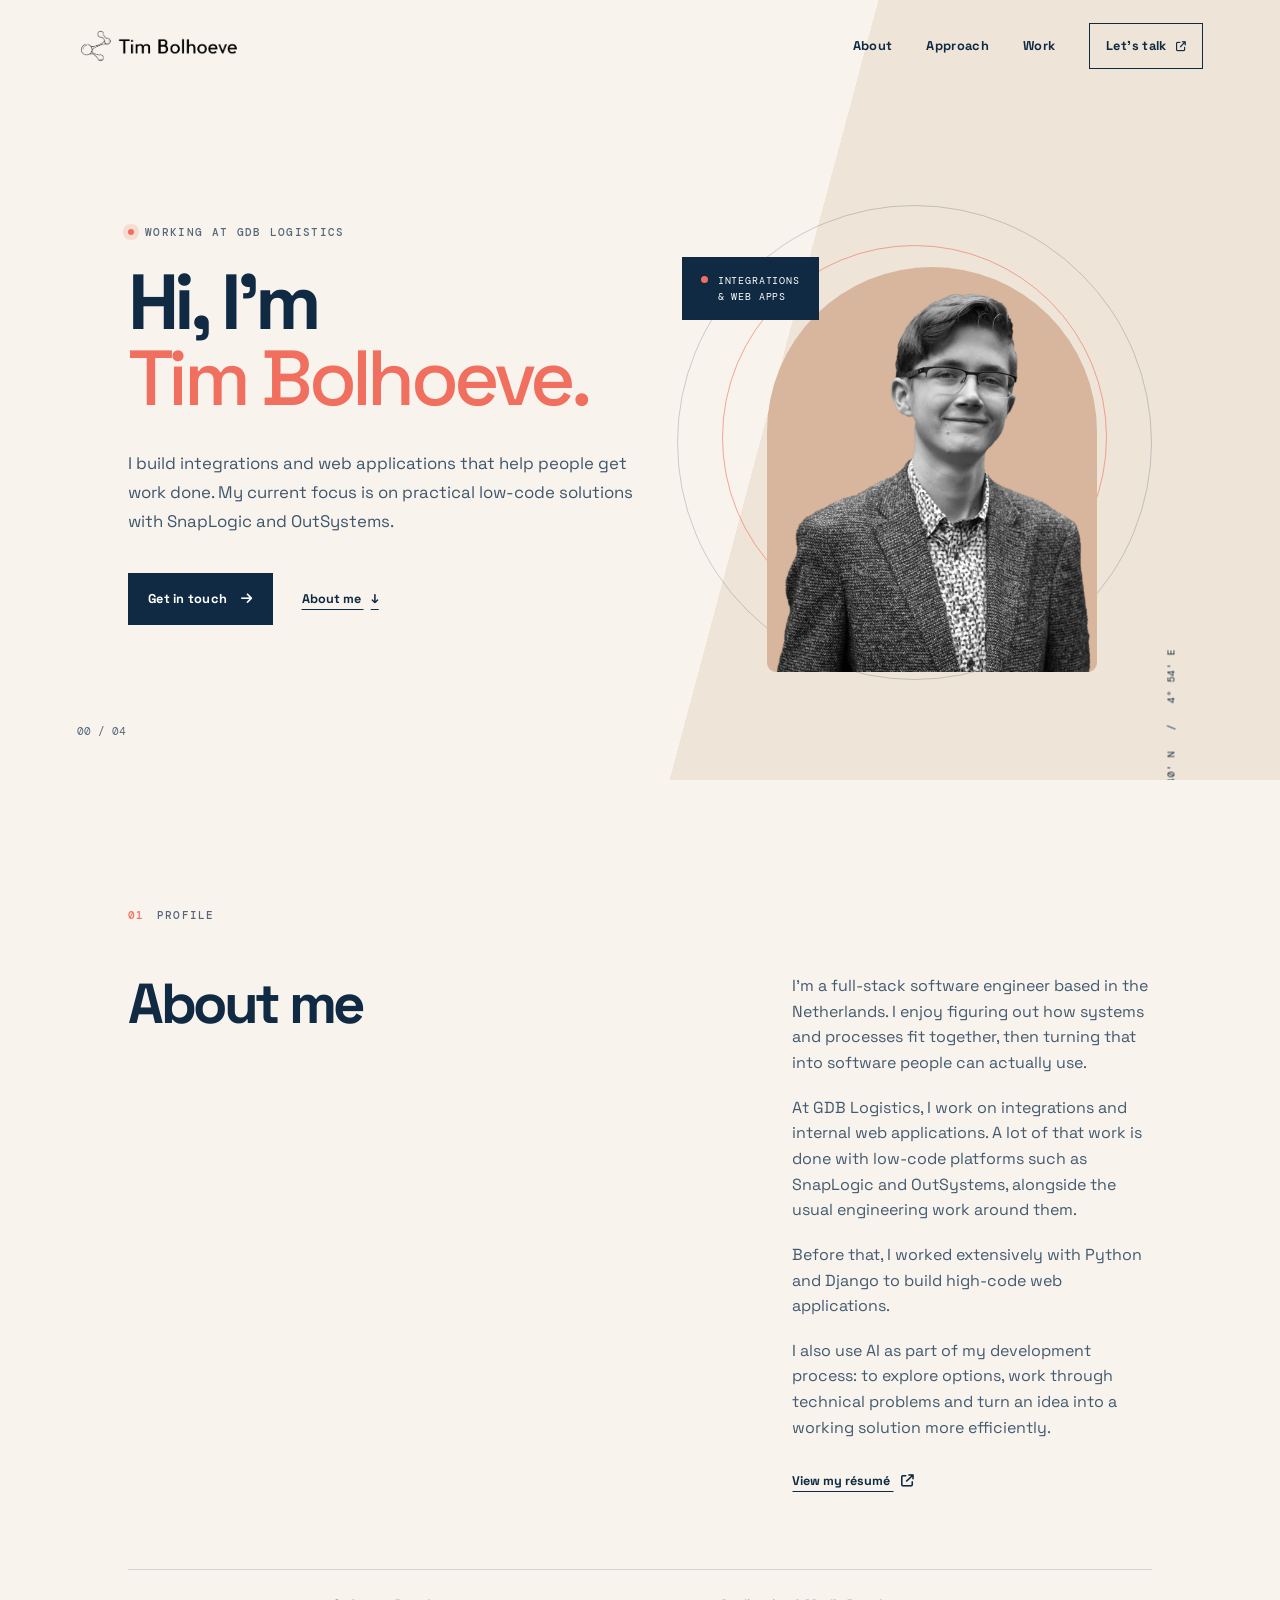
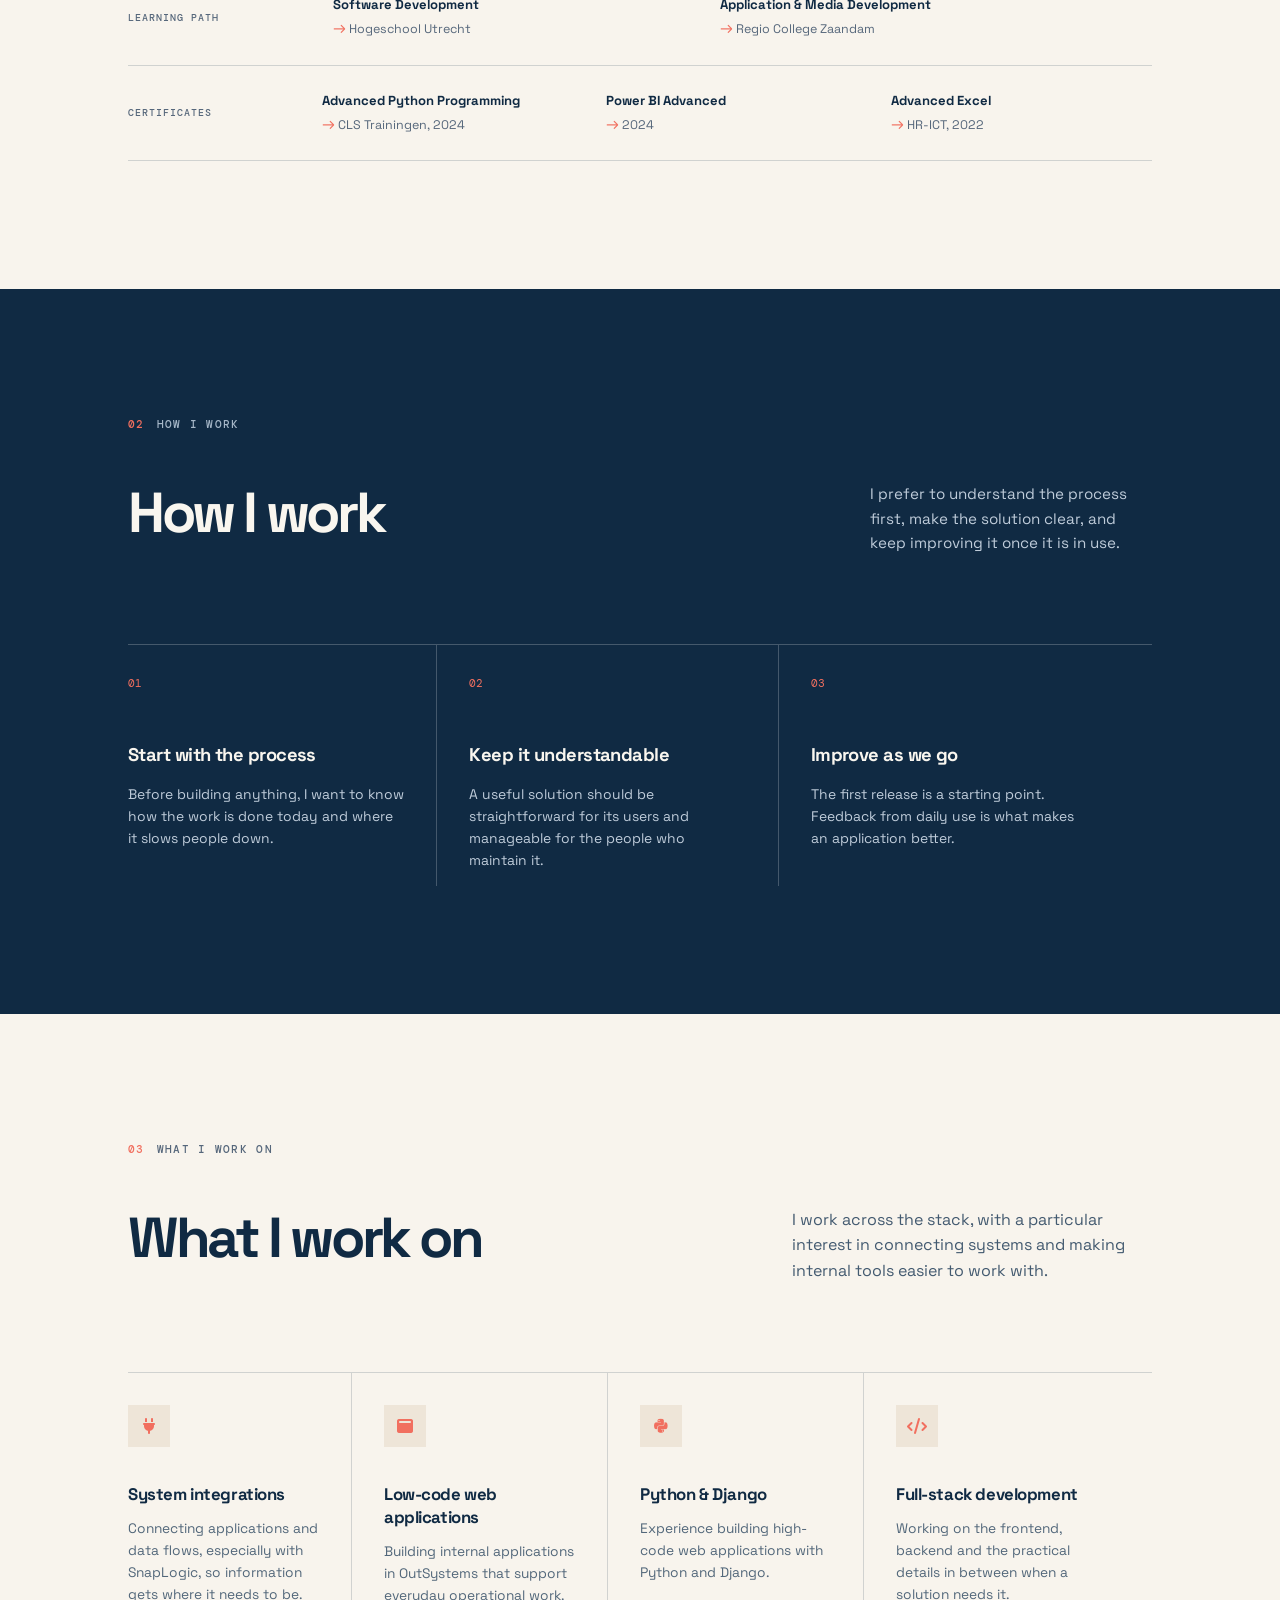
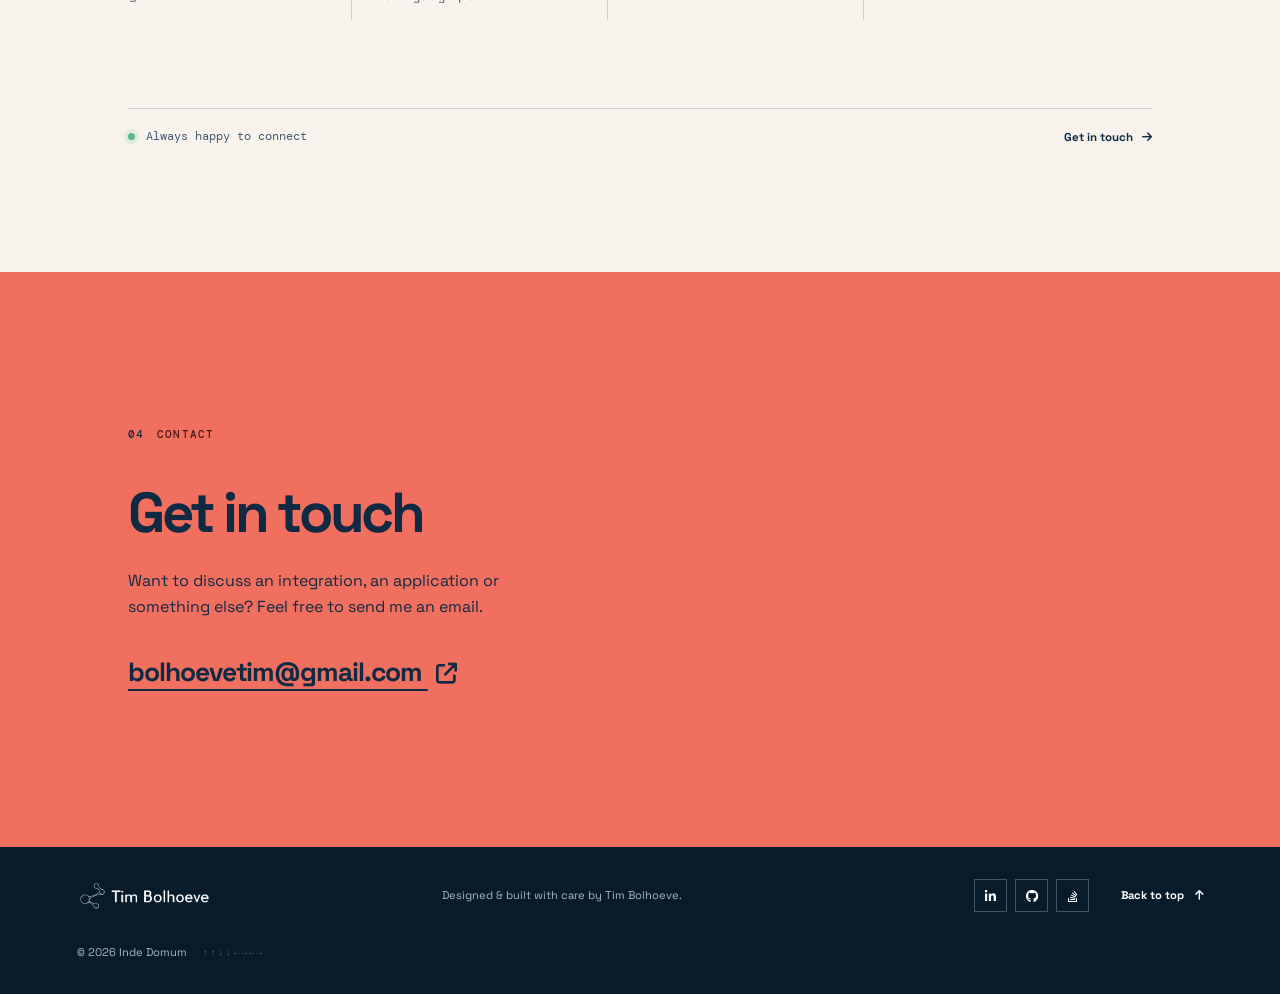
==== commit 8e72b6da: "Add hidden terminal with three mini games Opens with the backtick key, the arrow-key sequence, or th" ====
--- a/index.html
+++ b/index.html
@@ -129,7 +129,7 @@
       <a href="https://stackoverflow.com/users/19868773/tim-bolhoeve" target="_blank" rel="noopener" aria-label="Stack Overflow"><i class="fa-brands fa-stack-overflow" aria-hidden="true"></i></a>
     </div>
     <a class="back-to-top" href="#top">Back to top <i class="fa-solid fa-arrow-up" aria-hidden="true"></i></a>
-    <small>© <span id="year"></span> Inde Domum</small>
+    <small>© <span id="year"></span> Inde Domum <button class="konami-hint" type="button" aria-label="Open the hidden terminal">↑↑↓↓←→←→</button></small>
   </footer>
   <script src="assets/js/personal.js"></script>
 </body>
--- a/assets/css/personal.css
+++ b/assets/css/personal.css
@@ -832,3 +832,22 @@
     border: 0
 }
 .hero-art{will-change:transform}.profile-frame,.orbit,.role-card{will-change:transform}.hero-art.is-interactive{cursor:crosshair}.hero-art.is-interactive .profile-frame{transition:transform .45s cubic-bezier(.2,.8,.2,1)}.hero-art.is-interactive .role-card{transition:transform .4s ease}.hero-art.is-interactive .orbit{transition:transform .6s cubic-bezier(.2,.8,.2,1)}
+
+.konami-hint {
+    margin: 0 0 0 .8rem;
+    padding: 0;
+    background: none;
+    border: 0;
+    color: inherit;
+    font: 400 .62rem var(--mono);
+    letter-spacing: .18em;
+    opacity: .4;
+    cursor: pointer;
+    transition: opacity .2s, color .2s
+}
+
+.konami-hint:hover,
+.konami-hint:focus-visible {
+    opacity: 1;
+    color: var(--coral)
+}
